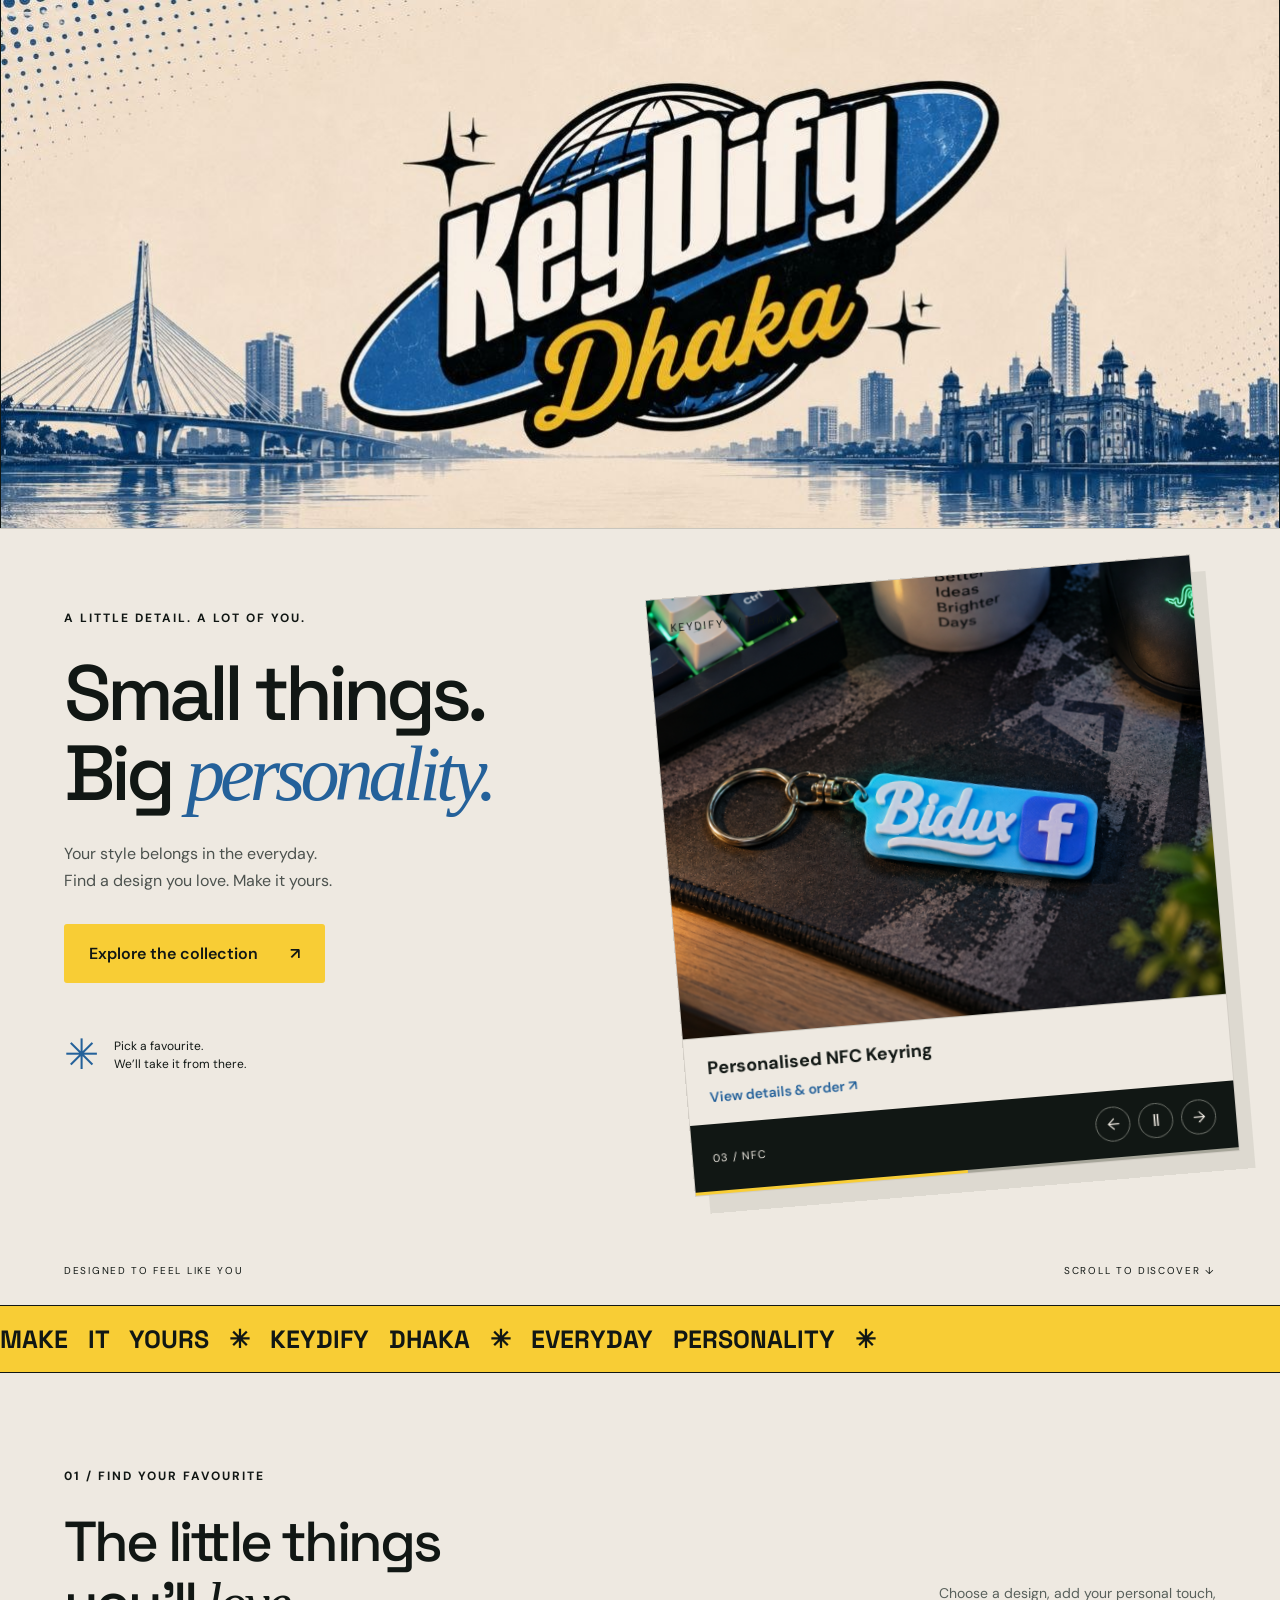
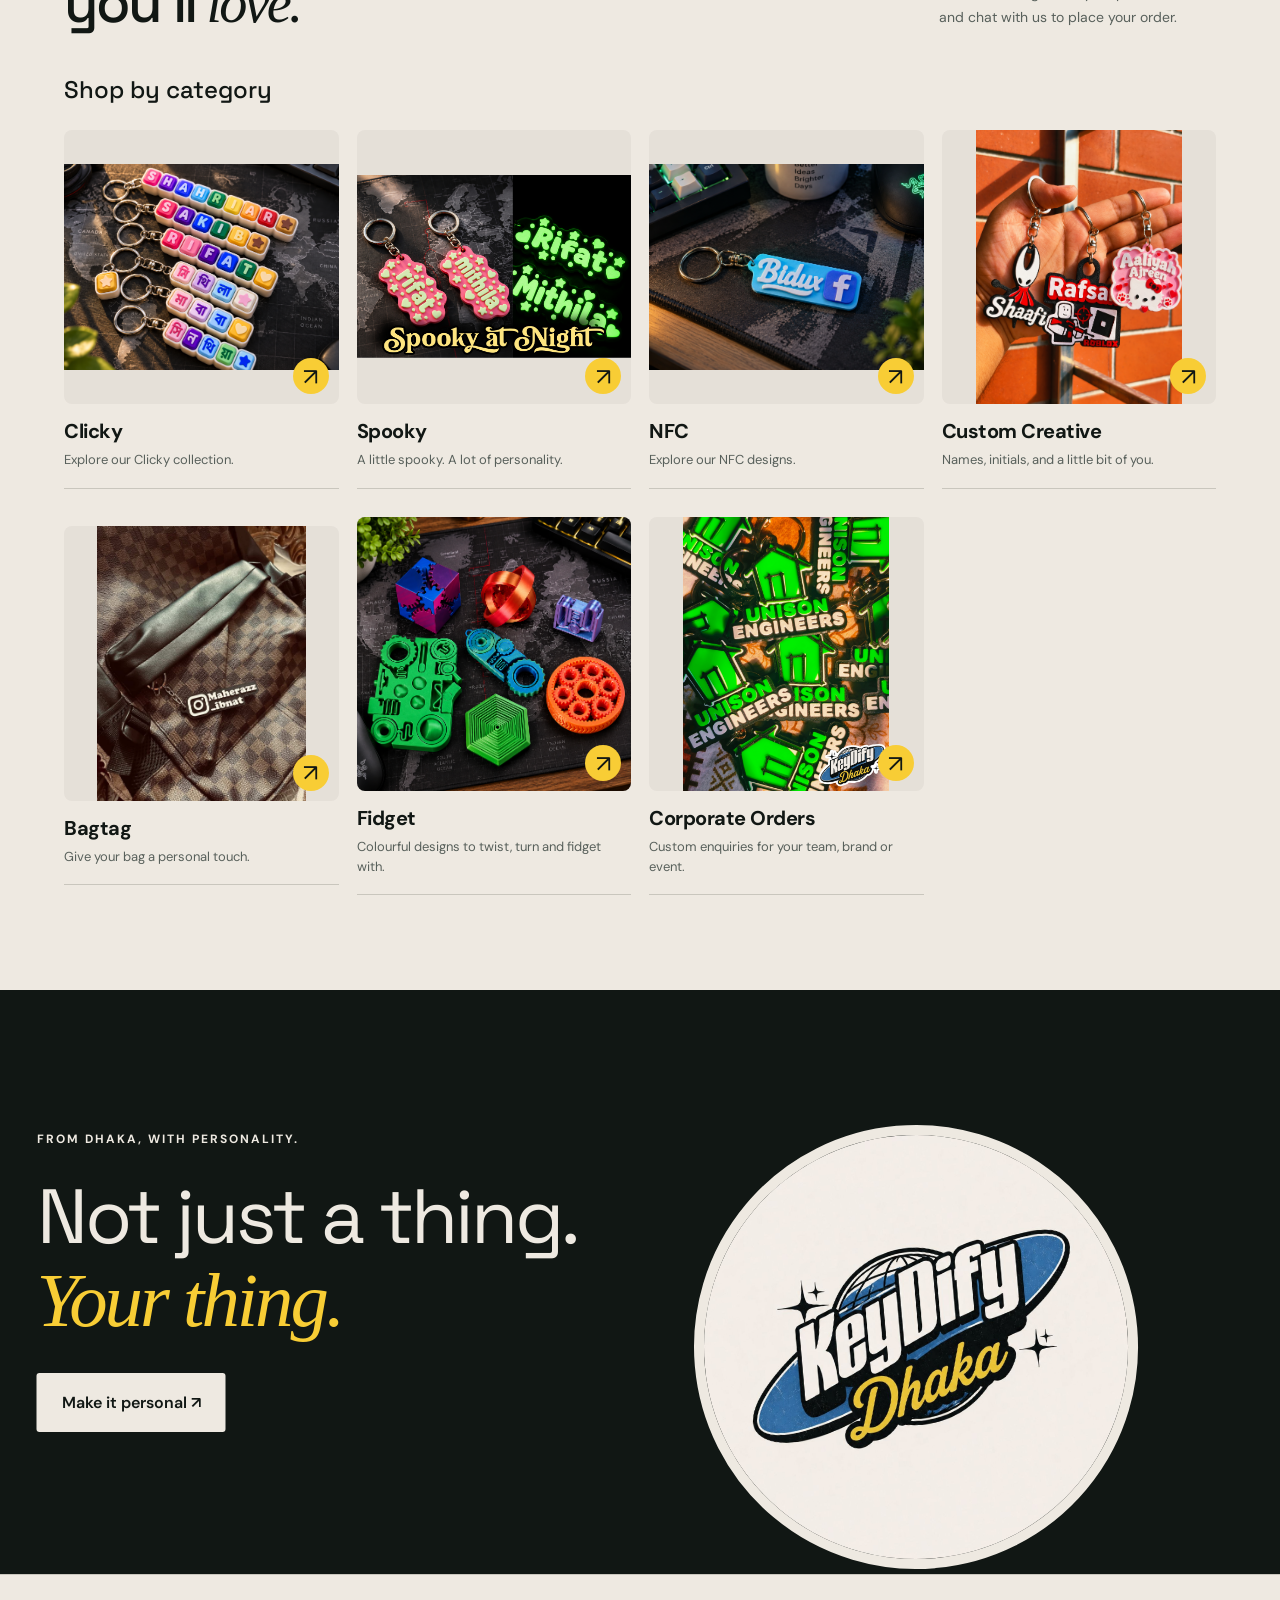
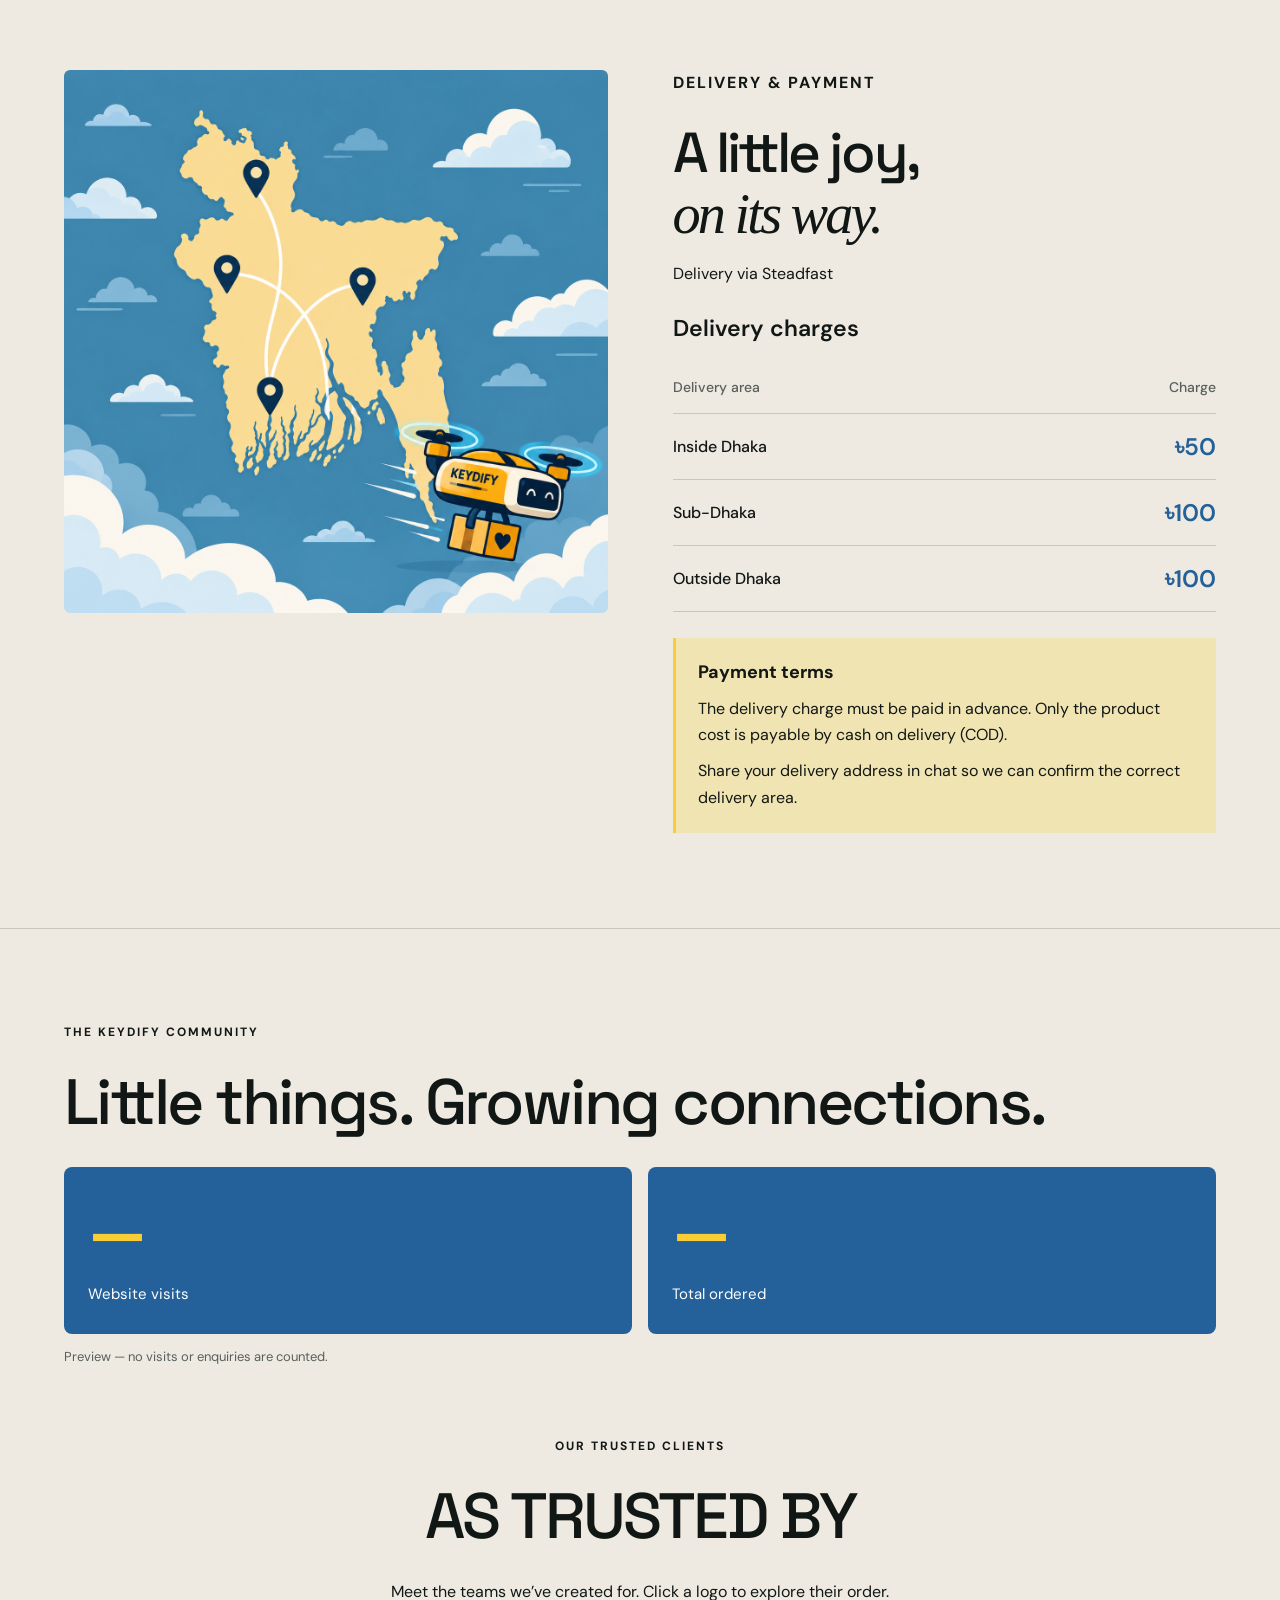
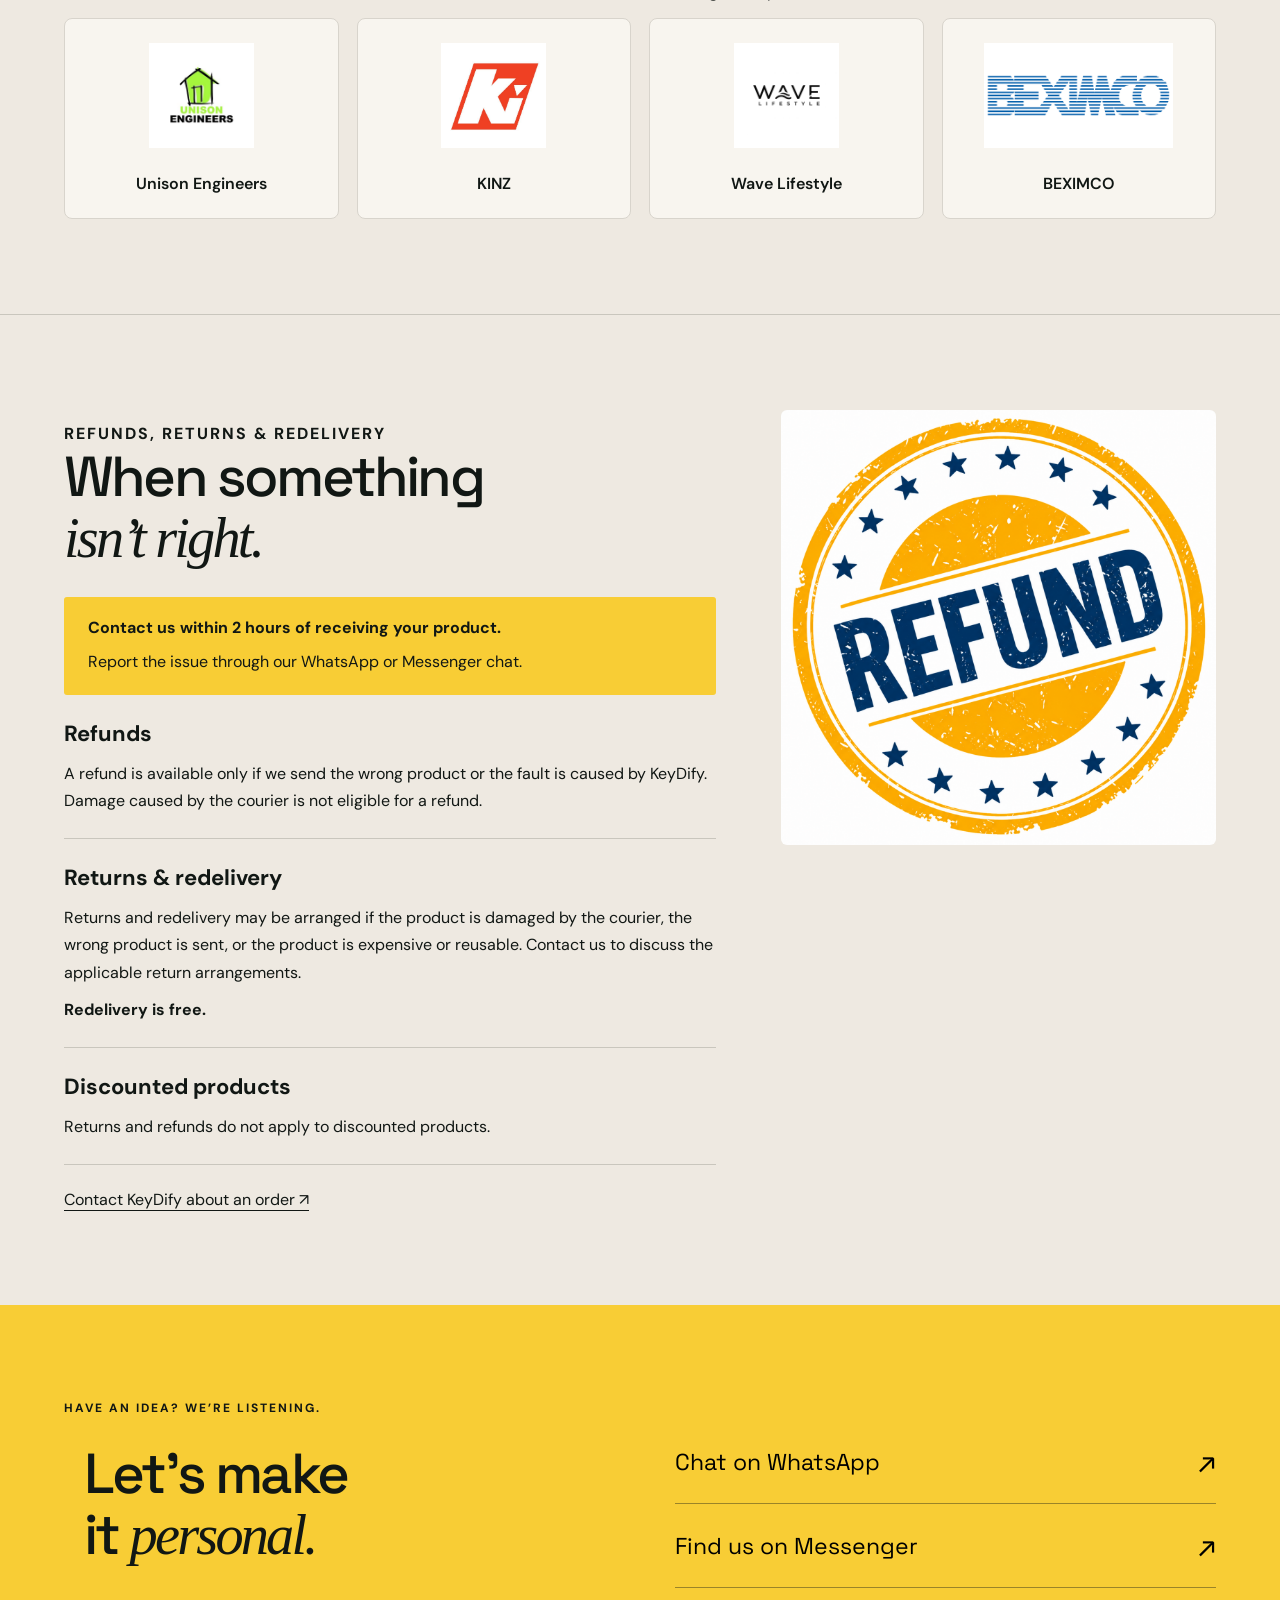
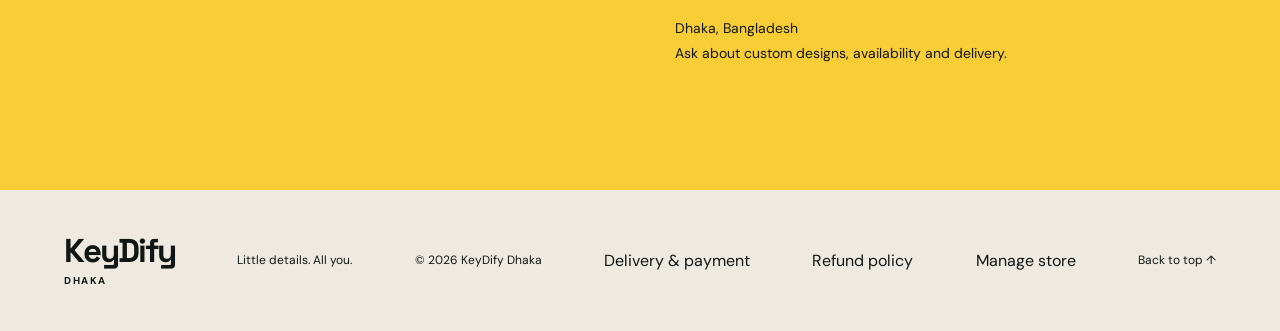
==== index.html @ 45a39148 "Update store content from KeyDify Studio" ====
<!doctype html>
<html lang="en"><head><meta charset="utf-8"><meta name="viewport" content="width=device-width, initial-scale=1"><meta name="theme-color" content="#eee9e1"><meta name="description" content="Explore KeyDify Dhaka. Find your favourite design, personalise it, and order directly with our team on WhatsApp or Messenger."><title>KeyDify Dhaka — Make it yours.</title><link rel="icon" href="keydify-icon.jpeg" type="image/jpeg" sizes="1254x1254"><link rel="apple-touch-icon" href="keydify-icon.jpeg"><link rel="stylesheet" href="styles.css?v=order-grid-20260919"><script src="config.js?v=1790340673662" defer></script><script src="content.js" defer></script><script src="app.js?v=clients-gallery-20260925" defer></script><script src="motion.js" defer></script><script src="cover.js?v=20260916" defer></script><link rel="stylesheet" href="community.css?v=clients-gallery-20260925"><script src="community.js?v=clients-gallery-20260925" defer></script></head>
<body>
<main id="home"><div class="brand-cover" role="region" aria-label="KeyDify cover slideshow"><img src="assets/keydify-cover.jpeg" alt="KeyDify Dhaka cover with a blue city skyline and waterfront" width="1280" height="529" fetchpriority="high"><video id="cover-video" src="assets/cover-video.mp4" muted playsinline preload="metadata" hidden aria-label="KeyDify showcase video"></video><p id="cover-status" role="status" hidden></p></div><section class="hero"><div class="hero-copy"><p class="eyebrow">A LITTLE DETAIL. A LOT OF YOU.</p><h1>Small things.<br>Big <em>personality.</em></h1><p class="intro">Your style belongs in the everyday.<br>Find a design you love. Make it yours.</p><a class="button yellow" href="#collection">Explore the collection <span>↗</span></a><div class="hero-note"><span class="asterisk">✳</span> Pick a favourite.<br>We’ll take it from there.</div></div><div class="hero-art" data-parallax="0.09"><span class="art-index">KEYDIFY® / DHAKA</span><button type="button" class="showcase-product" id="showcase-product"><span class="showcase-media"><img src="assets/keydify-brand.jpeg" alt="KeyDify Dhaka logo in blue, cream, black and yellow"></span><span class="showcase-details"><strong id="showcase-name">Explore the collection</strong><span class="showcase-order">View details &amp; order ↗</span></span></button><div class="slide-caption"><span id="slide-label">01 / THE KEYDIFY WORLD</span><div class="slide-controls"><button id="prev-slide" aria-label="Previous showcase slide">←</button><button id="pause-slide" aria-label="Pause slideshow">Ⅱ</button><button id="next-slide" aria-label="Next showcase slide">→</button></div></div><div class="slide-progress"><span></span></div></div><div class="hero-bottom"><span>DESIGNED TO FEEL LIKE YOU</span><a href="#collection">SCROLL TO DISCOVER ↓</a></div></section>
<div class="ticker" aria-hidden="true"><div class="ticker-track"><span class="ticker-group">MAKE IT YOURS ✳ KEYDIFY DHAKA ✳ EVERYDAY PERSONALITY ✳ </span><span class="ticker-group">MAKE IT YOURS ✳ KEYDIFY DHAKA ✳ EVERYDAY PERSONALITY ✳ </span></div></div>
<section class="collection section" id="collection"><div class="section-heading"><div><p class="eyebrow">01 / FIND YOUR FAVOURITE</p><h2>The little things<br>you’ll <em>love.</em></h2></div><p>Choose a design, add your personal touch,<br>and chat with us to place your order.</p></div><p class="preview-notice" id="preview-notice">Collection preview — sample concepts are shown below. Final designs, photos and availability will be confirmed by KeyDify.</p><div id="categories"><h3 class="category-heading">Shop by category</h3><div class="category-card-grid" id="filters" role="group" aria-label="Choose a product category"></div></div></section>
<section class="brand-break"><div data-parallax="0.05"><p class="eyebrow">FROM DHAKA, WITH PERSONALITY.</p><p class="brand-statement">Not just a thing.<br><em>Your thing.</em></p><a class="button cream" href="#collection">Make it personal ↗</a></div><img src="assets/keydify-brand.jpeg" alt="KeyDify Dhaka brand artwork" loading="lazy" data-parallax="-0.06"></section>
<section class="delivery section" id="delivery"><div class="delivery-art"><img src="assets/delivery-map.png" alt="KeyDify delivery illustration showing Bangladesh and a parcel-carrying drone" loading="lazy" width="1254" height="1254"></div><div class="delivery-content"><p class="eyebrow">DELIVERY &amp; PAYMENT</p><h2>A little joy,<br><em>on its way.</em></h2><p>Delivery via Steadfast</p><table class="delivery-table"><caption>Delivery charges</caption><thead><tr><th scope="col">Delivery area</th><th scope="col">Charge</th></tr></thead><tbody><tr><th scope="row">Inside Dhaka</th><td>৳60</td></tr><tr><th scope="row">Sub-Dhaka</th><td>৳100</td></tr><tr><th scope="row">Outside Dhaka</th><td>৳120</td></tr></tbody></table><div class="delivery-terms"><h3>Payment terms</h3><p>The delivery charge must be paid in advance. Only the product cost is payable by cash on delivery (COD).</p><p>Share your delivery address in chat so we can confirm the correct delivery area.</p></div></div></section>

<section class="community section" id="community"><p class="eyebrow">THE KEYDIFY COMMUNITY</p><h2>Little things. Growing connections.</h2><div class="community-counters"></div><p class="counter-note">Visits count page openings, including repeat visits. Total ordered combines WhatsApp and Messenger button clicks, not confirmed purchases. Tracking starts from this feature’s launch.</p><div class="trusted-clients" id="trusted-clients" hidden><p class="eyebrow">OUR TRUSTED CLIENTS</p><h2>As trusted by</h2><p>Meet the teams we’ve created for. Click a logo to explore their order.</p><div class="client-grid"></div></div></section>
<section class="refund section" id="refund-policy"><div class="refund-content"><p class="eyebrow">REFUNDS, RETURNS &amp; REDELIVERY</p><h2>When something<br><em>isn’t right.</em></h2><div class="refund-deadline"><strong>Contact us within 2 hours of receiving your product.</strong><p>Report the issue through our WhatsApp or Messenger chat.</p></div><div class="policy-block"><h3>Refunds</h3><p>A refund is available only if we send the wrong product or the fault is caused by KeyDify. Damage caused by the courier is not eligible for a refund.</p></div><div class="policy-block"><h3>Returns &amp; redelivery</h3><p>Returns and redelivery may be arranged if the product is damaged by the courier, the wrong product is sent, or the product is expensive or reusable. Contact us to discuss the applicable return arrangements.</p><p><strong>Redelivery is free.</strong></p></div><div class="policy-block"><h3>Discounted products</h3><p id="discount-policy">Returns and refunds do not apply to discounted products.</p></div><a class="policy-contact" href="#contact">Contact KeyDify about an order ↗</a></div><div class="refund-art"><img src="assets/refund-policy.png" alt="Refund stamp in yellow and navy blue" loading="lazy" width="1254" height="1254"></div></section>
<section class="contact section" id="contact"><div><p class="eyebrow">HAVE AN IDEA? WE’RE LISTENING.</p><h2>Let’s make<br>it <em>personal.</em></h2></div><div class="contact-links"><button data-contact="whatsapp">Chat on WhatsApp <span>↗</span></button><button data-contact="messenger">Find us on Messenger <span>↗</span></button><p>Dhaka, Bangladesh<br>Ask about custom designs, availability and delivery.</p><p id="contact-status" role="status"></p></div></section></main>
<footer><a class="wordmark" href="#home">KeyDify<span>DHAKA</span></a><p>Little details. All you.</p><span>© <span id="year"></span> KeyDify Dhaka</span><a href="#delivery">Delivery &amp; payment</a><a href="#refund-policy">Refund policy</a><a href="admin.html">Manage store</a><a href="#home">Back to top ↑</a></footer>
<dialog id="category-dialog" aria-labelledby="category-title"><button id="close-category" class="close-category" aria-label="Close category">×</button><p class="eyebrow">EXPLORE THE COLLECTION</p><h2 id="category-title"></h2><p id="category-description"></p><p id="category-count"></p><div id="category-products" class="product-grid"></div><p id="category-empty" hidden>New designs are coming soon. Contact us to discuss a custom order.</p></dialog>
<dialog id="order-dialog" aria-labelledby="order-title"><button class="close-dialog" aria-label="Close order details">×</button><p class="eyebrow">MAKE IT YOURS</p><h2 id="order-title">Your favourite</h2><div id="order-gallery" aria-label="Product photos"></div><p id="order-description"></p><form id="order-form"><label for="customer-name">Your name<input id="customer-name" name="customerName" type="text" autocomplete="name" maxlength="100" pattern=".*\S.*" title="Please enter your name." placeholder="Your full name" required></label><label>Quantity<input id="quantity" type="number" value="1" min="1" max="999" required></label><label>Your personal touch <span>(optional)</span><textarea id="customisation" maxlength="1000" rows="3" placeholder="Name, colour, a custom idea…"></textarea></label><p class="order-info">Delivery: inside Dhaka ৳60 · sub-Dhaka ৳100 · outside Dhaka ৳120. Delivery is paid in advance; the product cost is payable by cash on delivery. We’ll confirm the final total in chat. This step doesn’t place or pay for an order.</p><div class="order-actions"><button class="button yellow" type="submit" data-channel="whatsapp">Continue on WhatsApp ↗</button><button class="button dark" type="submit" data-channel="messenger">Continue on Messenger ↗</button><button class="copy-button" type="button" id="copy-order">Copy order details</button></div><p id="order-status" role="status"></p></form></dialog></body></html>
---- styles.css ----
@import url('https://fonts.googleapis.com/css2?family=DM+Sans:wght@400;500;600;700&family=Space+Grotesk:wght@400;500;600;700&display=swap');
:root{--cream:#eee9e1;--ink:#111714;--blue:#24619a;--yellow:#f8cd35;--line:#c9c6bd}*{box-sizing:border-box}html{scroll-behavior:smooth;scroll-padding-top:100px}body{margin:0;color:var(--ink);background:var(--cream);font-family:'DM Sans',Arial,sans-serif;font-size:16px}a{color:inherit;text-decoration:none}button,input,textarea{font:inherit}button,a,input,textarea{-webkit-tap-highlight-color:transparent}button{cursor:pointer}button:focus-visible,a:focus-visible,input:focus-visible,textarea:focus-visible{outline:3px solid var(--blue);outline-offset:5px}header{height:100px;display:flex;align-items:center;justify-content:space-between;padding:0 5%;border-bottom:1px solid var(--line);position:relative;z-index:3} .wordmark{font-family:'Space Grotesk',sans-serif;font-size:33px;font-weight:700;letter-spacing:-2px;line-height:1}.wordmark span{display:block;font-family:'DM Sans',sans-serif;font-size:10px;letter-spacing:1.6px;margin-top:8px}nav{display:flex;gap:35px;font-size:14px}nav a:hover{text-decoration:underline;text-underline-offset:6px}.nav-cta{font-size:14px;border-bottom:1px solid;padding:12px 0}.nav-cta span{margin-left:28px;font-size:22px}.hero{min-height:740px;padding:68px 5% 28px;display:grid;grid-template-columns:1.05fr 1fr;gap:30px;position:relative;overflow:hidden}.eyebrow{font-size:12px;font-weight:700;letter-spacing:2px;margin:0 0 28px}.hero h1{font-family:'Space Grotesk',sans-serif;font-size:clamp(48px,6.1vw,92px);font-weight:500;letter-spacing:-5px;line-height:1.02;margin:0 0 28px;position:relative;z-index:1}em{font-family:Georgia,serif;font-weight:400}.hero h1 em{color:var(--blue)}.intro{color:#4c524e;line-height:1.65;margin-bottom:30px}.button{border:0;display:inline-flex;justify-content:center;align-items:center;gap:32px;font-weight:600;padding:19px 25px;border-radius:3px;transition:transform .2s,box-shadow .2s}.button:hover{transform:translateY(-3px);box-shadow:0 5px 0 #11171422}.yellow{background:var(--yellow);color:var(--ink)}.cream{background:var(--cream);color:var(--ink)}.dark{background:var(--ink);color:var(--cream)}.hero-note{display:flex;align-items:center;gap:15px;font-size:12px;line-height:1.5;margin-top:40px}.asterisk{font-size:42px;color:var(--blue)}.hero-art{position:relative;background:#f1ece6;align-self:center;min-width:0;border:1px solid #d3cec6;transform:rotate(-3deg);box-shadow:14px 18px 0 #ddd9d0;will-change:translate}.showcase-media>img,.showcase-media>video{display:block;width:100%;height:440px;object-fit:cover;transition:opacity .25s;clip-path:inset(0);}.art-index{position:absolute;top:22px;left:22px;font-size:11px;letter-spacing:2px;z-index:1}.slide-caption{background:var(--ink);color:var(--cream);padding:16px 20px;display:flex;justify-content:space-between;align-items:center;gap:10px;position:relative;z-index:2}.slide-caption>span{font-size:11px;letter-spacing:1px}.slide-controls{display:flex;gap:8px}.slide-controls button{background:transparent;color:var(--cream);border:1px solid #6d716a;min-width:35px;min-height:35px;border-radius:50%}.slide-controls button:hover{background:var(--blue)}.slide-progress{height:3px;background:#a7a69a}.slide-progress span{display:block;height:100%;background:var(--yellow);width:33.333%;transition:width .3s}.hero-bottom{grid-column:1/-1;display:flex;justify-content:space-between;font-size:10px;letter-spacing:1.7px;margin-top:38px}.ticker{overflow:hidden;background:var(--yellow);padding:17px 0;border-block:1px solid var(--ink)}.ticker span{display:block;white-space:nowrap;font-family:'Space Grotesk',sans-serif;font-weight:700;font-size:25px;word-spacing:14px;animation:none}.section{padding:95px 5%}.section-heading{display:flex;justify-content:space-between;align-items:flex-end;gap:30px;margin-bottom:38px}h2{font-family:'Space Grotesk',sans-serif;font-size:clamp(40px,4.4vw,65px);line-height:1.08;font-weight:500;letter-spacing:-2.8px;margin:0}.section-heading>p{font-size:14px;color:#58605b;line-height:1.7;margin-bottom:4px}.preview-notice{font-size:13px;line-height:1.6;color:#60625a;max-width:750px}.filters{display:flex;flex-wrap:wrap;gap:10px;margin:28px 0}.filters button{padding:11px 20px;border:1px solid #a7aaa0;border-radius:30px;background:transparent;font-size:14px}.filters button[aria-pressed=true]{background:var(--ink);color:var(--cream);border-color:var(--ink)}.product-grid{display:grid;grid-template-columns:repeat(3,1fr);gap:25px}.product-card{min-width:0}.product-image{position:relative;background:#e1e0d9;aspect-ratio:1;overflow:hidden;border:1px solid #d3d0c7}.product-image img{height:100%;width:100%;object-fit:cover;transition:transform .6s}.product-card:hover img{transform:scale(1.06)}.product-image .badge{position:absolute;top:17px;left:17px;background:var(--cream);font-size:10px;letter-spacing:1px;padding:8px 10px}.product-image button{position:absolute;right:16px;bottom:16px;width:48px;height:48px;border-radius:50%;border:0;background:var(--yellow);font-size:25px}.product-meta{display:flex;justify-content:space-between;gap:12px;align-items:start;padding:20px 0;border-bottom:1px solid var(--line)}.product-meta h3{font-size:18px;margin:0 0 6px}.product-meta p{font-size:12px;color:#62675f;margin:0}.product-meta>span{font-size:12px;white-space:nowrap}.category-section{background:var(--blue);color:var(--cream)}.large-star{font-size:100px;line-height:1;color:var(--yellow)}.category-list{margin-top:55px}.category-list button{display:grid;grid-template-columns:65px 1fr 1fr 45px;align-items:center;gap:20px;border:0;border-top:1px solid #ffffff45;width:100%;text-align:left;background:transparent;color:inherit;padding:27px 0}.category-list button:last-child{border-bottom:1px solid #ffffff45}.category-list button:hover{color:var(--yellow)}.category-list .number{font-size:12px}.category-list strong{font-family:'Space Grotesk',sans-serif;font-size:30px;font-weight:500;letter-spacing:-1px}.category-list .description{font-size:14px;line-height:1.5}.category-list .arrow{font-size:35px}.brand-break{min-height:510px;display:grid;grid-template-columns:1.15fr 1fr;align-items:center;overflow:hidden;padding:70px 5%;gap:30px;background:var(--ink);color:var(--cream)}.brand-statement{font-family:'Space Grotesk',sans-serif;font-size:clamp(45px,6vw,85px);line-height:1.08;letter-spacing:-3px;margin:0 0 30px}.brand-statement em{color:var(--yellow)}.brand-break img{width:85%;max-width:480px;transform:rotate(7deg);border:10px solid var(--cream);border-radius:50%}.how h2{margin-bottom:50px}.steps{display:grid;grid-template-columns:repeat(3,1fr);gap:55px}.steps article{border-top:1px solid var(--line);padding-top:23px}.steps article>span{font-size:12px;color:var(--blue)}.steps h3{font-size:20px;font-weight:500;margin:20px 0 12px}.steps p{line-height:1.7;color:#58605b;font-size:14px}.contact{background:var(--yellow);display:grid;grid-template-columns:1fr 1fr;gap:70px}.contact-links{padding-top:20px}.contact-links button{display:flex;width:100%;justify-content:space-between;align-items:center;padding:22px 0;background:transparent;border:0;border-bottom:1px solid #11171466;text-align:left;font-family:'Space Grotesk',sans-serif;font-size:23px;gap:15px}.contact-links button span{font-size:30px}.contact-links p{font-size:14px;line-height:1.8;margin-top:28px}footer{padding:45px 5%;display:flex;justify-content:space-between;align-items:center;gap:30px}footer p,footer>span,footer>a:last-child{font-size:12px}dialog{background:var(--cream);color:var(--ink);border:0;border-radius:8px;padding:40px;width:min(560px,calc(100% - 32px));max-height:90dvh;box-shadow:0 25px 100px #0005}dialog::backdrop{background:#111714aa;backdrop-filter:blur(6px)}dialog h2{font-size:36px;letter-spacing:-1.5px;margin-bottom:15px}dialog>p:not(.eyebrow){font-size:14px;line-height:1.6}.close-dialog{position:absolute;right:12px;top:10px;background:transparent;border:0;font-size:30px;width:40px;height:40px}form label{display:block;font-size:14px;font-weight:600;margin-top:20px}form label>span{font-weight:400;color:#60675d}input,textarea{display:block;width:100%;border:1px solid #a5a89d;background:#f9f5ee;border-radius:3px;margin-top:8px;padding:12px;color:var(--ink)}input{max-width:120px}textarea{resize:vertical}.order-info{font-size:13px;line-height:1.6;margin:22px 0;color:#58605b}.order-actions{display:grid;gap:10px}.copy-button{padding:12px;border:0;background:transparent;text-decoration:underline;text-underline-offset:4px;font-size:14px}#order-status{font-size:14px;line-height:1.5}body.modal-open{overflow:hidden}[hidden]{display:none!important}@media(min-width:1600px){body>header,main>section,footer{padding-left:max(5%,calc((100% - 1450px)/2));padding-right:max(5%,calc((100% - 1450px)/2))}}@media(max-width:900px){header{height:85px}.nav-cta{display:none}.hero{padding-top:45px;min-height:620px}.hero h1{letter-spacing:-3px}.showcase-media>img,.showcase-media>video{height:340px}.hero-note{margin-top:25px}.section{padding-block:65px}.category-list button{grid-template-columns:35px 1fr 40px}.category-list .description{display:none}.steps{gap:25px}.brand-break{min-height:430px}.contact{gap:30px}.contact-links button{font-size:20px}footer p{display:none}}@media(max-width:600px){header{padding-inline:6%;height:85px}.wordmark{font-size:29px}.wordmark span{font-size:8px}nav{gap:17px;font-size:12px}.hero{grid-template-columns:1fr;padding:38px 6% 24px;gap:30px}.eyebrow{font-size:10px;letter-spacing:1.5px;margin-bottom:22px}.hero h1{font-size:59px;letter-spacing:-3px}.intro{font-size:14px;margin-bottom:24px}.hero-note{display:none}.hero-art{margin:8px 8px 0;box-shadow:8px 10px 0 #ddd9d0}.showcase-media>img,.showcase-media>video{height:auto;aspect-ratio:1.1;object-fit:cover}.hero-bottom{margin-top:12px;font-size:8px;gap:20px}.ticker{padding:13px 0}.ticker span{font-size:19px}.section{padding:55px 6%}.section-heading{display:block}.section-heading>p{margin-top:23px}h2{font-size:42px;letter-spacing:-2px}.preview-notice{font-size:12px}.filters{gap:7px}.filters button{padding:10px 13px;font-size:12px}.product-grid{grid-template-columns:1fr;gap:30px}.product-meta h3{font-size:18px}.large-star{display:none}.category-list{margin-top:30px}.category-list strong{font-size:26px}.category-list button{gap:10px;padding:25px 0}.brand-break{grid-template-columns:1fr;padding:55px 6%;gap:50px}.brand-statement{font-size:57px}.brand-break img{width:70%;justify-self:center}.steps{grid-template-columns:1fr;gap:20px}.steps article{padding-top:20px}.steps h3{margin-top:12px}.how h2{margin-bottom:30px}.contact{grid-template-columns:1fr;gap:15px}.contact-links{padding:0}.contact-links button{font-size:21px}footer{padding:32px 6%;flex-wrap:wrap}footer>span{font-size:10px}footer>a:last-child{width:100%;font-size:12px}dialog{padding:35px 23px}dialog h2{font-size:30px}.button{font-size:14px}.slide-caption{padding:12px}.slide-caption>span{font-size:9px}}@media(prefers-reduced-motion:reduce){html{scroll-behavior:auto}*,*::before,*::after{animation:none!important;transition:none!important}[data-parallax]{translate:none!important}}

#customer-name{max-width:none}

.category-heading{font-family:'Space Grotesk',sans-serif;font-size:24px;font-weight:500;margin:40px 0 25px}.category-card-grid{display:grid;grid-template-columns:repeat(3,minmax(0,1fr));gap:36px 28px}.category-card{display:block;min-width:0;padding:0;border:0;background:transparent;color:var(--ink);text-align:left}.category-card-image{display:block;position:relative;aspect-ratio:1;border:1px solid var(--line);overflow:hidden;background:#f1ece6}.category-card-image img{display:block;width:100%;height:100%;object-fit:cover;transition:transform .4s}.category-card:hover img{transform:scale(1.04)}.category-card-badge{position:absolute;left:7%;top:7%;padding:10px 12px;background:var(--cream);font-size:12px;letter-spacing:1px}.category-card-arrow{position:absolute;right:7%;bottom:7%;display:grid;place-items:center;width:64px;height:64px;background:var(--yellow);color:var(--ink);border-radius:50%;font-size:38px}.category-card-details{display:block;border-bottom:1px solid var(--line);padding:22px 0 25px}.category-card-details strong{display:block;font-size:25px;line-height:1.3;letter-spacing:-.5px}.category-card-details>span{display:block;font-size:16px;line-height:1.5;color:#58605b;margin-top:9px}.category-card[aria-pressed=true] .category-card-image{outline:3px solid var(--blue);outline-offset:-3px}.category-card[aria-pressed=true] .category-card-arrow{background:var(--blue);color:white}.collection-toolbar{scroll-margin-top:35px;margin-top:65px;padding-top:28px;border-top:1px solid var(--line);display:flex;justify-content:space-between;align-items:center;gap:24px;margin-bottom:25px}.collection-toolbar h3{font-size:26px;margin:0 0 8px}.collection-toolbar p{font-size:14px;margin:0;color:#58605b}.collection-toolbar label{display:flex;align-items:center;gap:12px;font-size:14px}.collection-toolbar select{max-width:100%;font:inherit;padding:13px 32px 13px 13px;border:1px solid #a5a89d;border-radius:3px;color:var(--ink);background:var(--cream)}.collection-toolbar select:focus-visible{outline:3px solid var(--blue);outline-offset:3px}#show-all{border:0;background:transparent;padding:10px 0;font-size:14px;text-decoration:underline;text-underline-offset:4px}#empty-state{padding:28px 0;font-size:16px}@media(max-width:900px){.category-card-grid{grid-template-columns:repeat(2,minmax(0,1fr))}}@media(max-width:600px){.category-card-grid{grid-template-columns:1fr;gap:28px}.collection-toolbar{align-items:start;flex-direction:column;margin-top:45px}.collection-toolbar label{width:100%}.collection-toolbar select{flex:1;min-width:0}.category-card-details strong{font-size:24px}}
/* Scroll-driven transforms are independent of the entrance animations. */
.scroll-progress{position:fixed;z-index:20;top:0;left:0;width:100%;height:4px;background:var(--blue);transform:scaleX(0);transform-origin:left;pointer-events:none;display:none}.scroll-motion .scroll-progress{display:block}.scroll-motion .hero-copy{translate:0 var(--hero-copy-y,0px)}.scroll-motion .hero-art{translate:0 var(--hero-art-y,0px);transform:rotate(var(--hero-turn,-3deg)) scale(var(--hero-zoom,1))}.scroll-motion .category-card-image img,.scroll-motion .product-image img{translate:0 var(--photo-y,0px);scale:1.12}.scroll-motion .brand-break>img{translate:0 var(--brand-y,0px);transform:rotate(var(--brand-turn,7deg)) scale(var(--brand-zoom,1))}.scroll-motion .brand-break>div{translate:var(--brand-copy-x,0px) 0}.scroll-motion .contact{overflow:hidden}.scroll-motion .contact h2{translate:var(--contact-heading-x,0px) 0}@media(prefers-reduced-motion:reduce){.scroll-progress{display:none!important}.hero-copy,.hero-art,.brand-break>img,.brand-break>div,.contact h2,.category-card-image img,.product-image img{translate:none!important;scale:1!important}}

/* Two equal copies create an uninterrupted loop, independent of page scroll. */
.ticker-track{display:flex;width:max-content;animation:ticker-loop 24s linear infinite;will-change:transform}.ticker .ticker-group{flex:none;min-width:100vw;white-space:pre;padding-right:24px;animation:none}@keyframes ticker-loop{from{transform:translateX(0)}to{transform:translateX(-50%)}}@media(prefers-reduced-motion:reduce){.ticker-track{animation:none;transform:none;will-change:auto}}

.showcase-product{display:block;width:100%;padding:0;border:0;background:#f1ece6;text-align:left;color:var(--ink)}.showcase-media{display:block;overflow:hidden}.showcase-details{display:grid;grid-template-columns:1fr auto;gap:8px 16px;padding:18px 22px;border-top:1px solid var(--line);background:var(--cream)}.showcase-details strong{font-size:18px}.showcase-details>span{font-size:14px}.showcase-order{grid-column:1/-1;color:var(--blue);font-weight:600}.showcase-product:hover .showcase-order{text-decoration:underline;text-underline-offset:4px}.art-index{pointer-events:none}.order-price{font-weight:700}@media(max-width:600px){.showcase-details{padding:15px}.showcase-details strong{font-size:16px}}

/* Supplied brand assets: frame the logo's transparent canvas in the navigation. */
.header-logo{display:block;position:relative;flex:none;width:176px;height:90px;overflow:hidden}.header-logo img{position:absolute;display:block;width:176px;height:176px;max-width:none;top:50%;left:0;transform:translateY(-50%);object-fit:contain}.brand-cover{width:100%;overflow:hidden;border-bottom:1px solid var(--line);background:#eee1c9}.brand-cover img{display:block;width:100%;height:auto;aspect-ratio:1280/529;object-fit:contain}@media(max-width:600px){.header-logo{width:132px;height:75px}.header-logo img{width:132px;height:132px}header{gap:12px}header nav{gap:12px}}@media(max-width:360px){.header-logo{width:108px}.header-logo img{width:108px;height:108px}header nav{gap:9px}}

.product-image-button{display:block;width:100%;padding:0;text-align:left;color:var(--ink)}.product-order-arrow{position:absolute;right:16px;bottom:16px;width:48px;height:48px;display:grid;place-items:center;border-radius:50%;background:var(--yellow);font-size:25px}#category-dialog{width:min(1100px,calc(100% - 32px));padding:40px;max-height:90dvh}#category-dialog h2{font-size:40px}#category-count{margin-bottom:25px;color:#58605b}.close-category{position:absolute;right:12px;top:10px;width:40px;height:40px;background:transparent;border:0;font-size:30px}#category-dialog .product-image{aspect-ratio:1}#category-dialog .product-image img{object-fit:contain;background:#e5e0d8}#category-dialog .product-meta{flex-wrap:wrap}#category-dialog .product-grid{grid-template-columns:repeat(3,minmax(0,1fr))}@media(max-width:750px){#category-dialog{padding:35px 20px}#category-dialog .product-grid{grid-template-columns:repeat(2,minmax(0,1fr))}}@media(max-width:480px){#category-dialog .product-grid{grid-template-columns:1fr}}

.brand-cover{position:relative;aspect-ratio:1280/529;background:#111714}.brand-cover>img,.brand-cover>video{display:block;width:100%;height:100%;aspect-ratio:auto;object-fit:contain}.cover-controls{position:absolute;right:18px;bottom:16px;display:flex;align-items:center;gap:12px;padding:8px 12px;background:#111714dd;color:#fff;border-radius:30px;font-size:14px}.cover-controls button{background:transparent;border:1px solid #ffffff80;border-radius:50%;color:white;width:36px;height:36px}.cover-controls button:focus-visible{outline:3px solid var(--yellow)}#cover-status{position:absolute;left:15px;top:15px;background:#111714dd;color:white;padding:10px;font-size:14px}@media(max-width:600px){.cover-controls{right:8px;bottom:8px;gap:8px;padding:5px 8px;font-size:12px}.cover-controls button{width:30px;height:30px}}
/* Fill the cover frame without side letterboxing. */
.brand-cover>video{object-fit:cover;object-position:center}

.delivery{display:grid;grid-template-columns:minmax(0,1fr) minmax(0,1fr);gap:65px;align-items:center;border-top:1px solid var(--line)}.delivery-art img{display:block;width:100%;height:auto;border-radius:6px}.delivery-content>p{font-size:16px;line-height:1.6}.delivery-table{width:100%;border-collapse:collapse;margin-top:26px;text-align:left}.delivery-table caption{text-align:left;font-size:23px;font-weight:600;margin-bottom:18px}.delivery-table th,.delivery-table td{padding:17px 0;border-bottom:1px solid var(--line);font-size:16px}.delivery-table thead th{font-size:14px;color:#58605b;font-weight:500}.delivery-table tbody th{font-weight:500}.delivery-table td,.delivery-table th:last-child{text-align:right}.delivery-table td{font-size:24px;font-weight:600;color:var(--blue)}.delivery-terms{margin-top:26px;padding:22px;background:#f7d95755;border-left:3px solid var(--yellow)}.delivery-terms h3{font-size:18px;margin:0 0 12px}.delivery-terms p{font-size:16px;line-height:1.65;margin:10px 0 0}@media(max-width:800px){.delivery{gap:30px}}@media(max-width:600px){.delivery{grid-template-columns:1fr}.delivery-art{order:2}.delivery-content{order:1}}

.delivery{align-items:start}.delivery-art{align-self:start}.refund{display:grid;grid-template-columns:minmax(0,1.2fr) minmax(0,.8fr);gap:65px;align-items:start;border-top:1px solid var(--line)}.refund-art img{display:block;width:100%;height:auto;border-radius:6px}.refund-content h2{margin-bottom:28px}.refund-deadline{background:var(--yellow);padding:20px 24px;border-radius:3px}.refund p{font-size:16px;line-height:1.7;margin:10px 0 0}.policy-block{padding:24px 0;border-bottom:1px solid var(--line)}.policy-block h3{font-size:22px;margin:0 0 12px}.policy-contact{display:inline-block;margin-top:24px;font-size:16px;text-decoration:underline;text-underline-offset:5px}footer{flex-wrap:wrap}@media(max-width:800px){.refund{gap:30px}}@media(max-width:600px){.refund{grid-template-columns:1fr}.refund-art{max-width:320px;justify-self:center}}

#order-gallery{display:flex;gap:12px;overflow-x:auto;scroll-snap-type:x mandatory;margin:20px 0}#order-gallery img{width:100%;max-height:340px;object-fit:contain;flex:0 0 100%;scroll-snap-align:start;background:#eae6de;border-radius:6px}

.hero-art[hidden]{display:none}

/* Collection gallery: consistent tiles, including on phones. */
.category-card-grid,.collection .product-grid,#category-dialog .product-grid{grid-template-columns:repeat(4,minmax(0,1fr));gap:28px 18px}
.category-card-image,.collection .product-image,#category-dialog .product-image{aspect-ratio:1;background:#e5e0d8;border-radius:8px;border:0}
.category-card-image img,.collection .product-image img,#category-dialog .product-image img{display:block;object-fit:contain;translate:none!important;scale:1!important;transform:none}
.category-card-badge,.collection .product-image .badge,#category-dialog .product-image .badge{display:none}
.category-card-arrow,.product-order-arrow{width:36px;height:36px;font-size:24px;right:10px;bottom:10px}
.category-card-details{padding:14px 0 18px}.category-card-details strong{font-size:20px}.category-card-details>span{font-size:13px;margin-top:6px}
.collection .product-meta,#category-dialog .product-meta{display:block;padding:14px 0 18px}.product-meta h3{font-size:17px;line-height:1.35}.product-meta>span{display:block;margin-top:10px;font-size:14px;font-weight:600}
@media(max-width:1100px){.category-card-grid,.collection .product-grid,#category-dialog .product-grid{grid-template-columns:repeat(3,minmax(0,1fr))}}
@media(max-width:700px){.category-card-grid,.collection .product-grid,#category-dialog .product-grid{grid-template-columns:repeat(2,minmax(0,1fr));gap:22px 12px}.category-card-details strong{font-size:17px}.category-card-details>span{font-size:12px}.product-meta h3{font-size:15px}.category-card-arrow,.product-order-arrow{width:30px;height:30px;font-size:21px;right:8px;bottom:8px}#category-dialog{padding:36px 16px}.product-meta>span{font-size:13px}}

/* Four-column design picker inside the order popup. */
#order-dialog{width:min(1120px,calc(100% - 24px))}
#order-gallery{display:grid;grid-template-columns:repeat(4,minmax(0,1fr));gap:14px;overflow:visible;scroll-snap-type:none}
#order-gallery .order-gallery-tile{min-width:0;padding:6px;border:2px solid transparent;border-radius:8px;background:#e5e0d8;color:var(--ink);text-align:left}
#order-gallery .order-gallery-tile[aria-pressed=true]{border-color:var(--blue);background:#dbe7ee}
#order-gallery img{display:block;width:100%;height:auto;aspect-ratio:1;max-height:none;object-fit:contain;border-radius:4px}
.order-gallery-tile span{display:block;font-size:12px;line-height:1.4;padding:8px 2px}
#order-dialog #order-form{max-width:640px}
@media(max-width:600px){#order-dialog{padding:38px 14px 24px}#order-gallery{gap:6px}.order-gallery-tile span{font-size:10px;overflow-wrap:anywhere}#order-gallery .order-gallery-tile{padding:3px}#order-dialog h2{font-size:28px}}
---- community.css ----
.community{border-top:1px solid #c9c6bd}.community h2{font-size:clamp(32px,5vw,64px);margin:12px 0 30px;letter-spacing:-.04em}.counter-grid{display:grid;grid-template-columns:repeat(2,minmax(0,1fr));gap:16px}.counter-grid>div{padding:30px 24px;background:#24619a;color:#fff;border-radius:8px}.counter-grid strong{display:block;color:#f8cd35;font-size:clamp(36px,5vw,72px);font-variant-numeric:tabular-nums;line-height:1.2}.counter-grid span{display:block;font-size:15px;margin-top:10px}.counter-note{font-size:13px;color:#58605b;line-height:1.6}.trusted-clients{margin-top:70px}.trusted-clients[hidden]{display:none}.client-grid{display:grid;grid-template-columns:repeat(4,minmax(0,1fr));gap:18px}.client-grid .client-card{margin:0;padding:24px 20px;background:#f8f5ef;border:1px solid #d8d4cc;border-radius:8px;text-align:center}.client-grid img{width:100%;height:105px;object-fit:contain}.client-grid .client-card span{margin-top:20px;font-weight:600;font-size:16px}.analytics-note{line-height:1.7;max-width:680px}@media(max-width:650px){.counter-grid{grid-template-columns:1fr}.counter-grid>div{display:flex;align-items:center;justify-content:space-between;gap:14px;padding:22px}.counter-grid span{margin:0}.client-grid{grid-template-columns:repeat(2,minmax(0,1fr))}.client-grid .client-card{padding:18px 12px}.client-grid img{height:80px}}

.trusted-clients{text-align:center;scroll-margin-top:30px}.trusted-clients h2{text-transform:uppercase}.client-grid .client-card{font:inherit;color:inherit;cursor:pointer;transition:transform .2s,border-color .2s}.client-grid .client-card:hover{transform:translateY(-4px);border-color:#24619a}.client-card:focus-visible{outline:3px solid #24619a;outline-offset:4px}.client-card span{display:block}.client-dialog{box-sizing:border-box;width:min(1000px,92vw);max-height:90dvh;padding:40px;border:0;border-radius:16px;background:#eee9e1;color:#101914;overflow:auto}.client-dialog::backdrop{background:rgb(10 20 16 / .8)}.client-close{position:sticky;top:0;float:right;width:44px;height:44px;border:0;border-radius:50%;background:#fff;font-size:30px;cursor:pointer}.client-dialog-logo{width:120px;height:120px;object-fit:contain;border-radius:8px}.client-dialog h2{font-size:clamp(28px,5vw,48px);margin:20px 0}.client-description{line-height:1.7;white-space:pre-line;max-width:750px}.client-purchase-gallery{display:grid;grid-template-columns:repeat(2,minmax(0,1fr));gap:20px}.client-purchase-gallery img{width:100%;max-height:650px;object-fit:contain;background:#e4e0d7;border-radius:8px}@media(max-width:600px){.client-dialog{padding:22px}.client-purchase-gallery{grid-template-columns:1fr}}
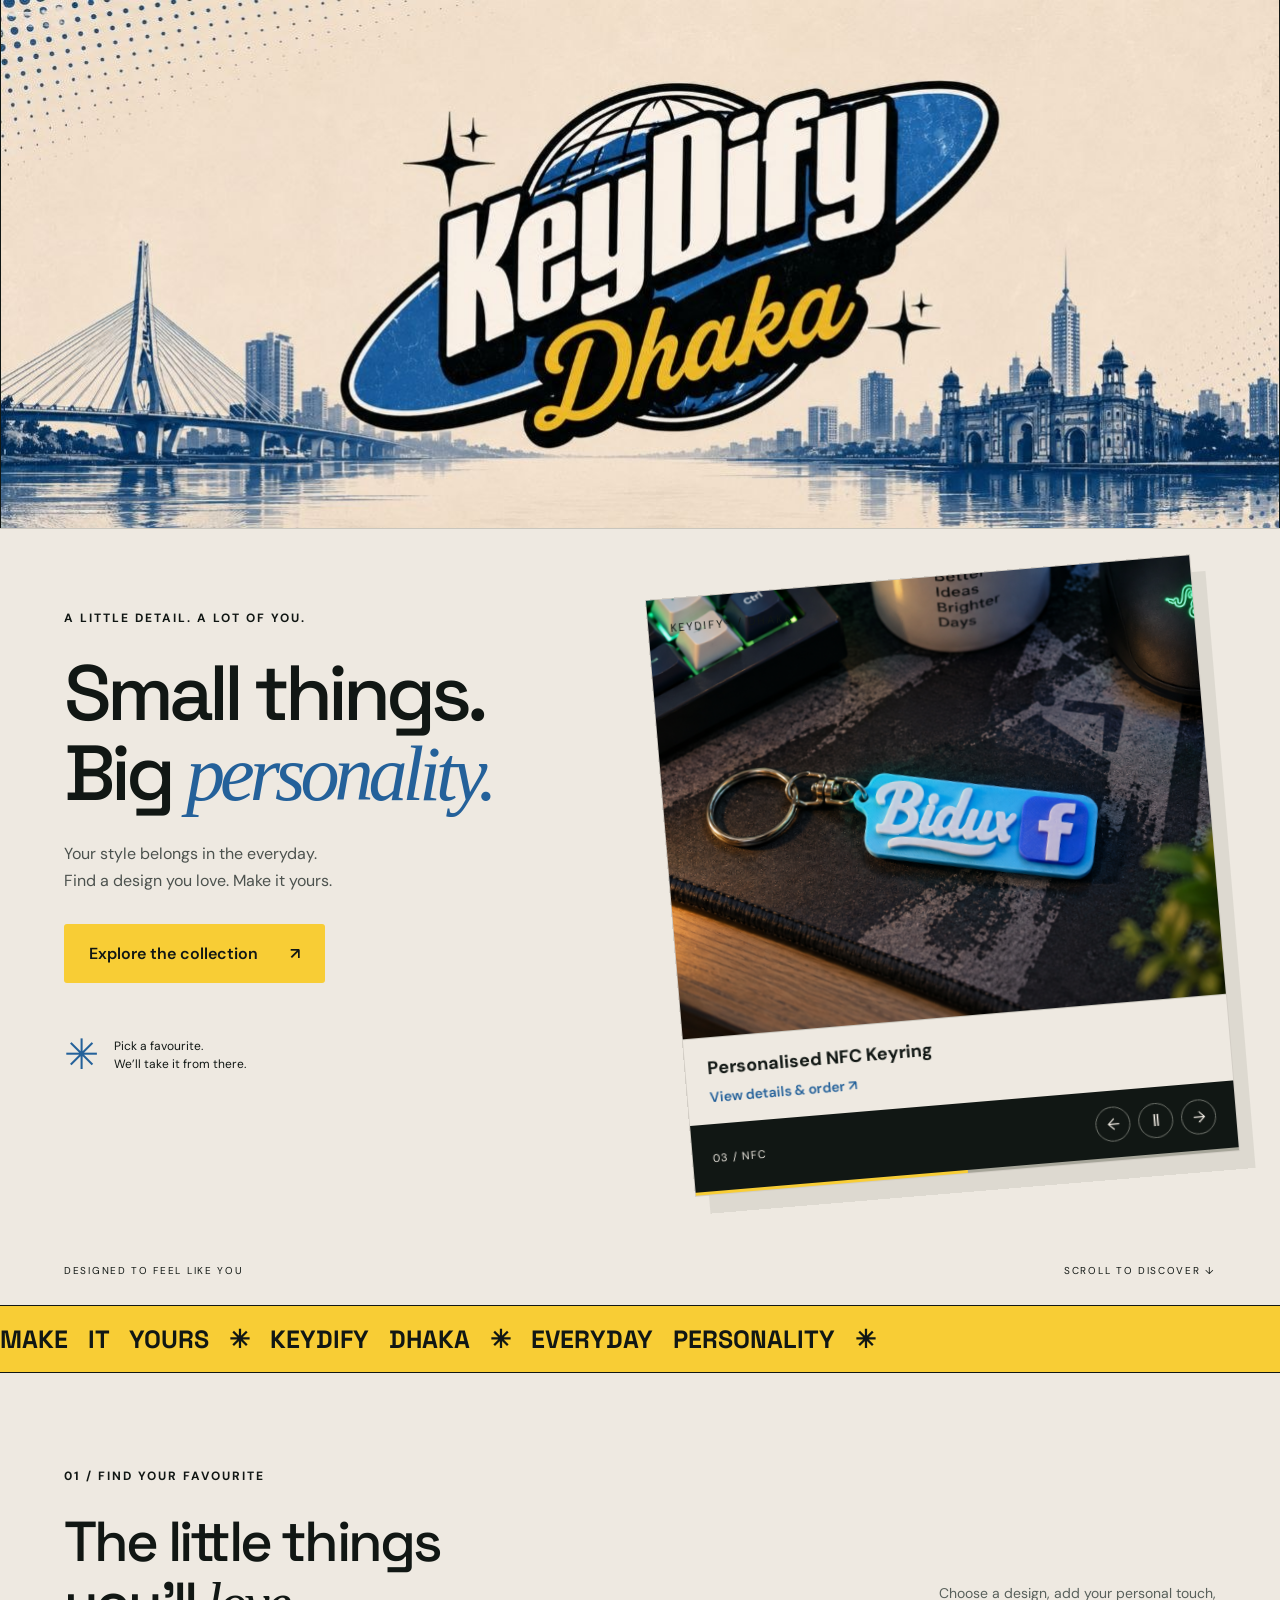
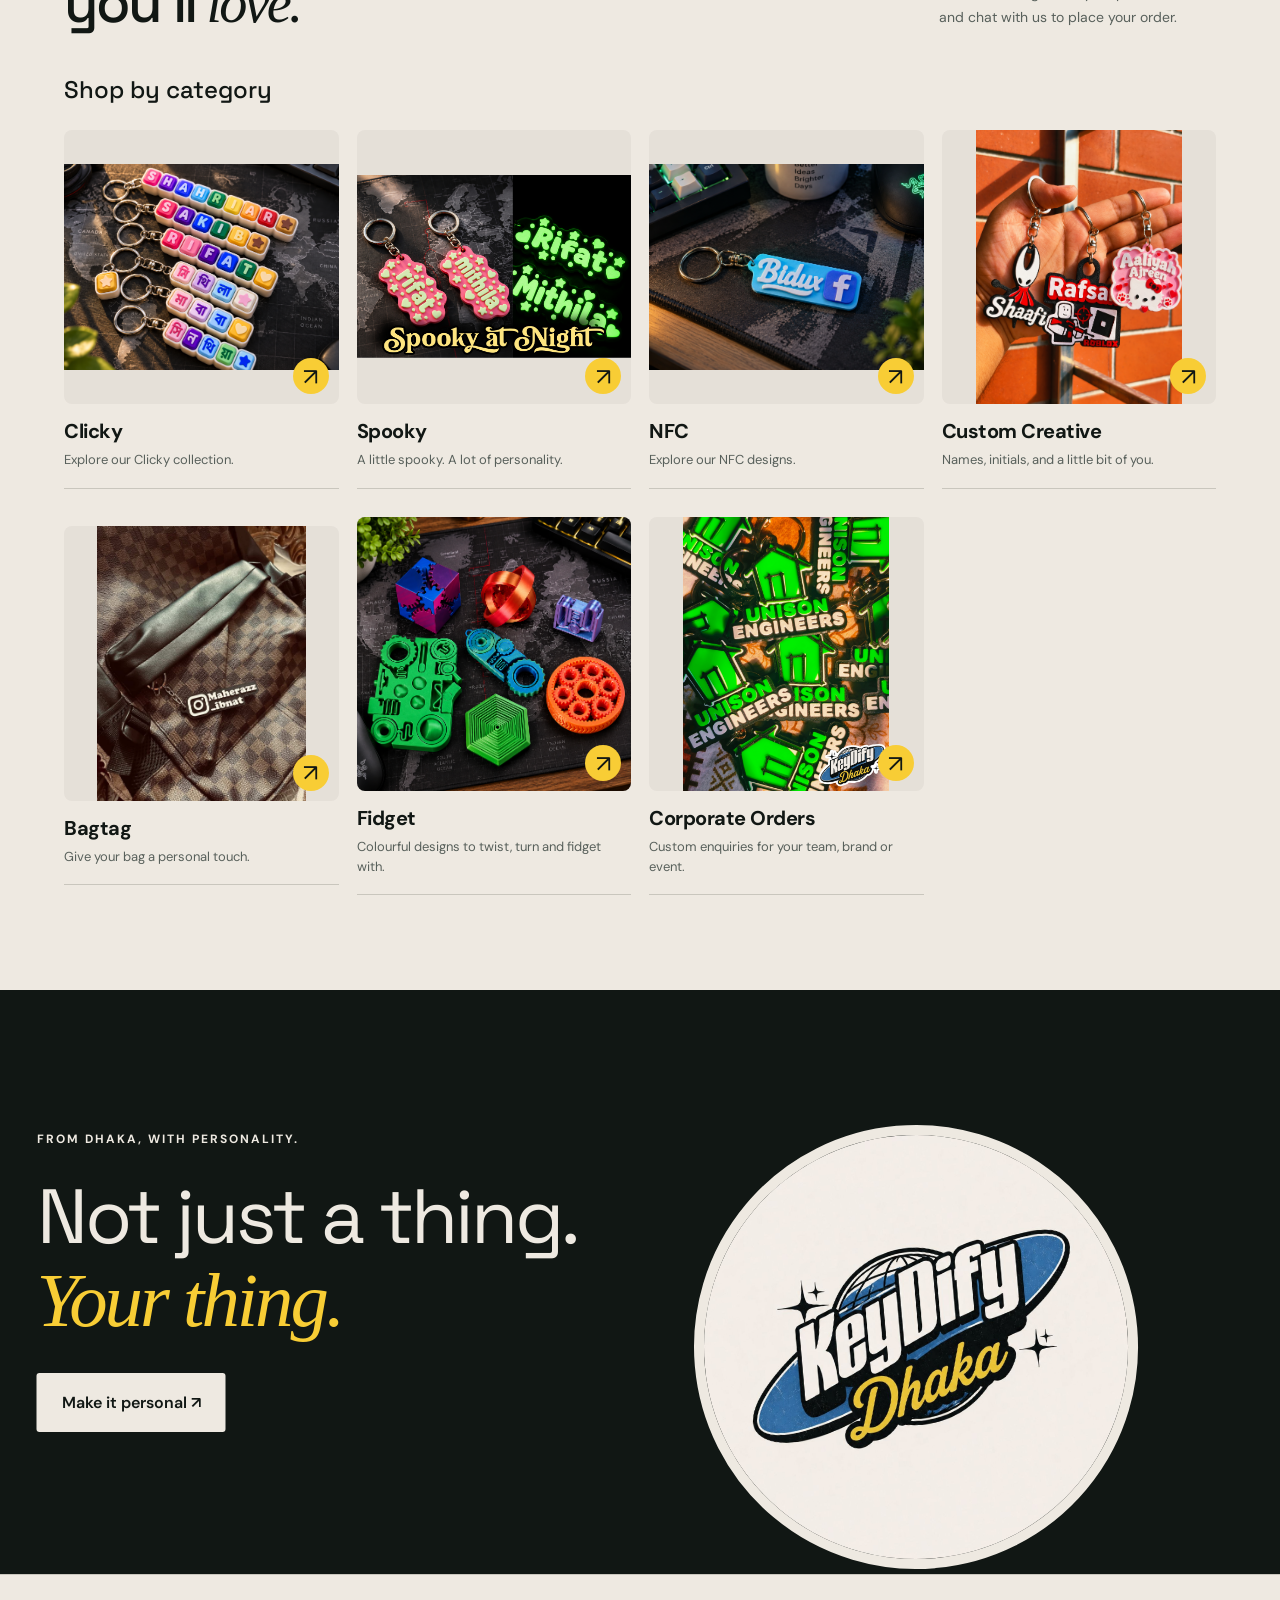
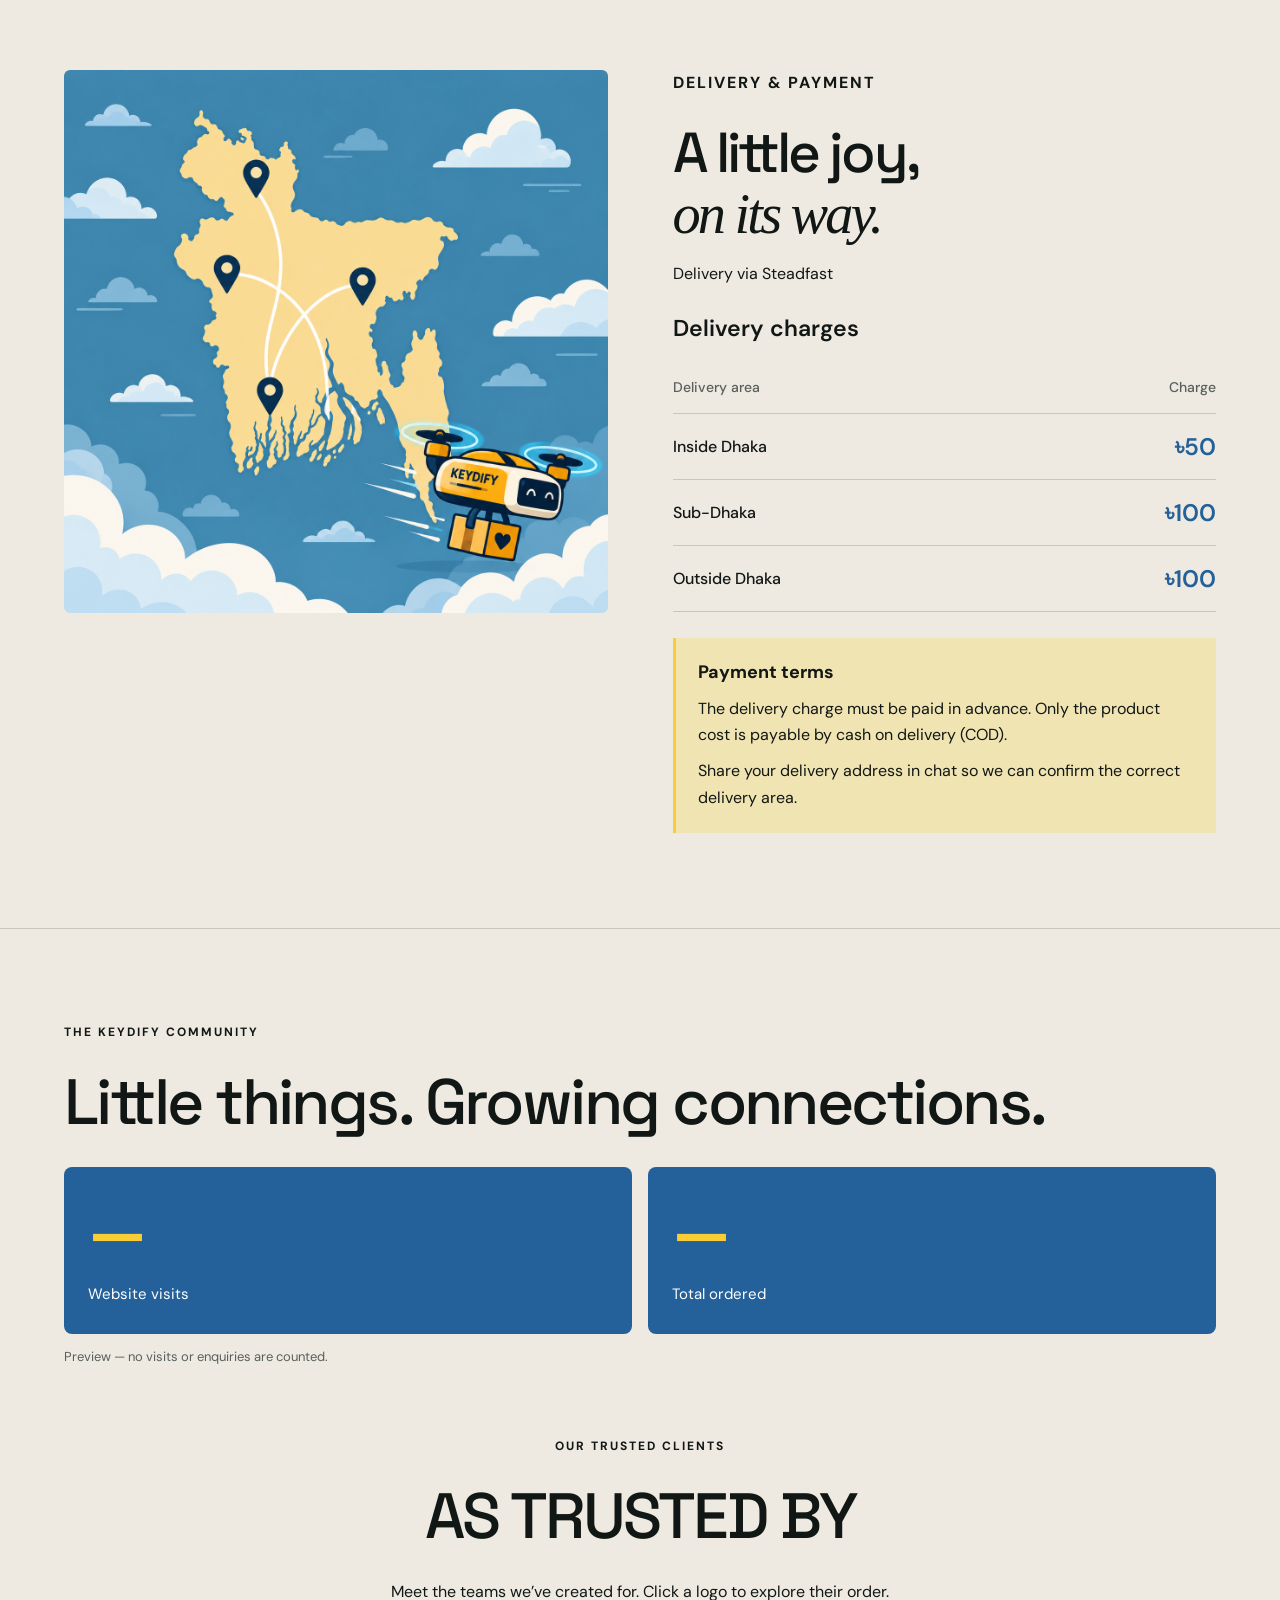
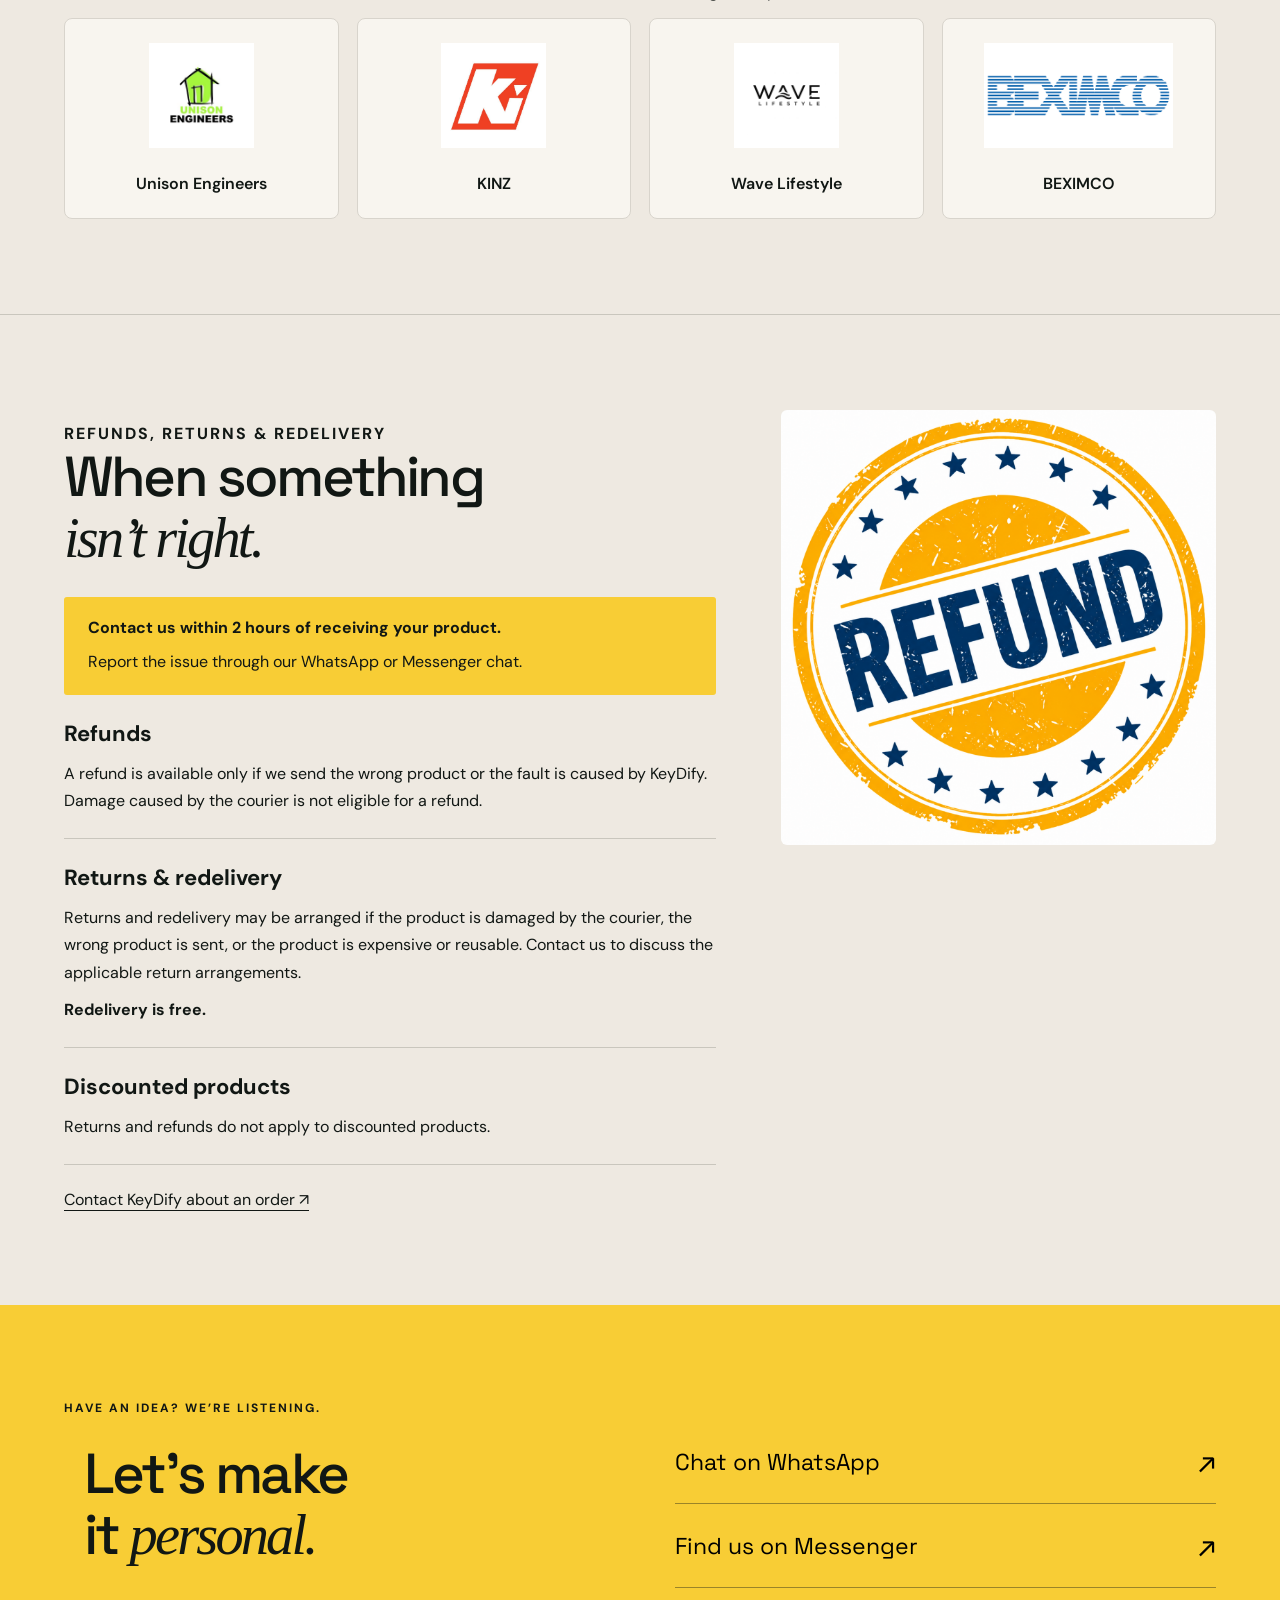
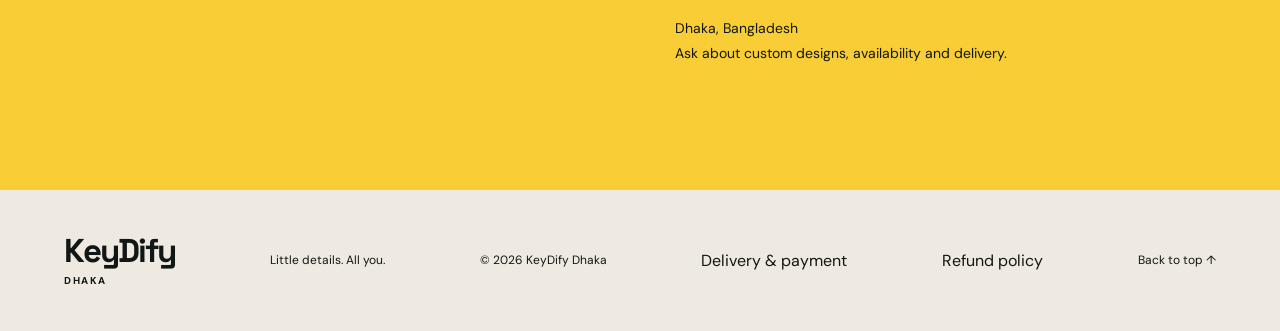
==== commit b6827b06: "Remove public Manage store link" ====
--- a/index.html
+++ b/index.html
@@ -10,6 +10,6 @@
 <section class="community section" id="community"><p class="eyebrow">THE KEYDIFY COMMUNITY</p><h2>Little things. Growing connections.</h2><div class="community-counters"></div><p class="counter-note">Visits count page openings, including repeat visits. Total ordered combines WhatsApp and Messenger button clicks, not confirmed purchases. Tracking starts from this feature’s launch.</p><div class="trusted-clients" id="trusted-clients" hidden><p class="eyebrow">OUR TRUSTED CLIENTS</p><h2>As trusted by</h2><p>Meet the teams we’ve created for. Click a logo to explore their order.</p><div class="client-grid"></div></div></section>
 <section class="refund section" id="refund-policy"><div class="refund-content"><p class="eyebrow">REFUNDS, RETURNS &amp; REDELIVERY</p><h2>When something<br><em>isn’t right.</em></h2><div class="refund-deadline"><strong>Contact us within 2 hours of receiving your product.</strong><p>Report the issue through our WhatsApp or Messenger chat.</p></div><div class="policy-block"><h3>Refunds</h3><p>A refund is available only if we send the wrong product or the fault is caused by KeyDify. Damage caused by the courier is not eligible for a refund.</p></div><div class="policy-block"><h3>Returns &amp; redelivery</h3><p>Returns and redelivery may be arranged if the product is damaged by the courier, the wrong product is sent, or the product is expensive or reusable. Contact us to discuss the applicable return arrangements.</p><p><strong>Redelivery is free.</strong></p></div><div class="policy-block"><h3>Discounted products</h3><p id="discount-policy">Returns and refunds do not apply to discounted products.</p></div><a class="policy-contact" href="#contact">Contact KeyDify about an order ↗</a></div><div class="refund-art"><img src="assets/refund-policy.png" alt="Refund stamp in yellow and navy blue" loading="lazy" width="1254" height="1254"></div></section>
 <section class="contact section" id="contact"><div><p class="eyebrow">HAVE AN IDEA? WE’RE LISTENING.</p><h2>Let’s make<br>it <em>personal.</em></h2></div><div class="contact-links"><button data-contact="whatsapp">Chat on WhatsApp <span>↗</span></button><button data-contact="messenger">Find us on Messenger <span>↗</span></button><p>Dhaka, Bangladesh<br>Ask about custom designs, availability and delivery.</p><p id="contact-status" role="status"></p></div></section></main>
-<footer><a class="wordmark" href="#home">KeyDify<span>DHAKA</span></a><p>Little details. All you.</p><span>© <span id="year"></span> KeyDify Dhaka</span><a href="#delivery">Delivery &amp; payment</a><a href="#refund-policy">Refund policy</a><a href="admin.html">Manage store</a><a href="#home">Back to top ↑</a></footer>
+<footer><a class="wordmark" href="#home">KeyDify<span>DHAKA</span></a><p>Little details. All you.</p><span>© <span id="year"></span> KeyDify Dhaka</span><a href="#delivery">Delivery &amp; payment</a><a href="#refund-policy">Refund policy</a><a href="#home">Back to top ↑</a></footer>
 <dialog id="category-dialog" aria-labelledby="category-title"><button id="close-category" class="close-category" aria-label="Close category">×</button><p class="eyebrow">EXPLORE THE COLLECTION</p><h2 id="category-title"></h2><p id="category-description"></p><p id="category-count"></p><div id="category-products" class="product-grid"></div><p id="category-empty" hidden>New designs are coming soon. Contact us to discuss a custom order.</p></dialog>
 <dialog id="order-dialog" aria-labelledby="order-title"><button class="close-dialog" aria-label="Close order details">×</button><p class="eyebrow">MAKE IT YOURS</p><h2 id="order-title">Your favourite</h2><div id="order-gallery" aria-label="Product photos"></div><p id="order-description"></p><form id="order-form"><label for="customer-name">Your name<input id="customer-name" name="customerName" type="text" autocomplete="name" maxlength="100" pattern=".*\S.*" title="Please enter your name." placeholder="Your full name" required></label><label>Quantity<input id="quantity" type="number" value="1" min="1" max="999" required></label><label>Your personal touch <span>(optional)</span><textarea id="customisation" maxlength="1000" rows="3" placeholder="Name, colour, a custom idea…"></textarea></label><p class="order-info">Delivery: inside Dhaka ৳60 · sub-Dhaka ৳100 · outside Dhaka ৳120. Delivery is paid in advance; the product cost is payable by cash on delivery. We’ll confirm the final total in chat. This step doesn’t place or pay for an order.</p><div class="order-actions"><button class="button yellow" type="submit" data-channel="whatsapp">Continue on WhatsApp ↗</button><button class="button dark" type="submit" data-channel="messenger">Continue on Messenger ↗</button><button class="copy-button" type="button" id="copy-order">Copy order details</button></div><p id="order-status" role="status"></p></form></dialog></body></html>
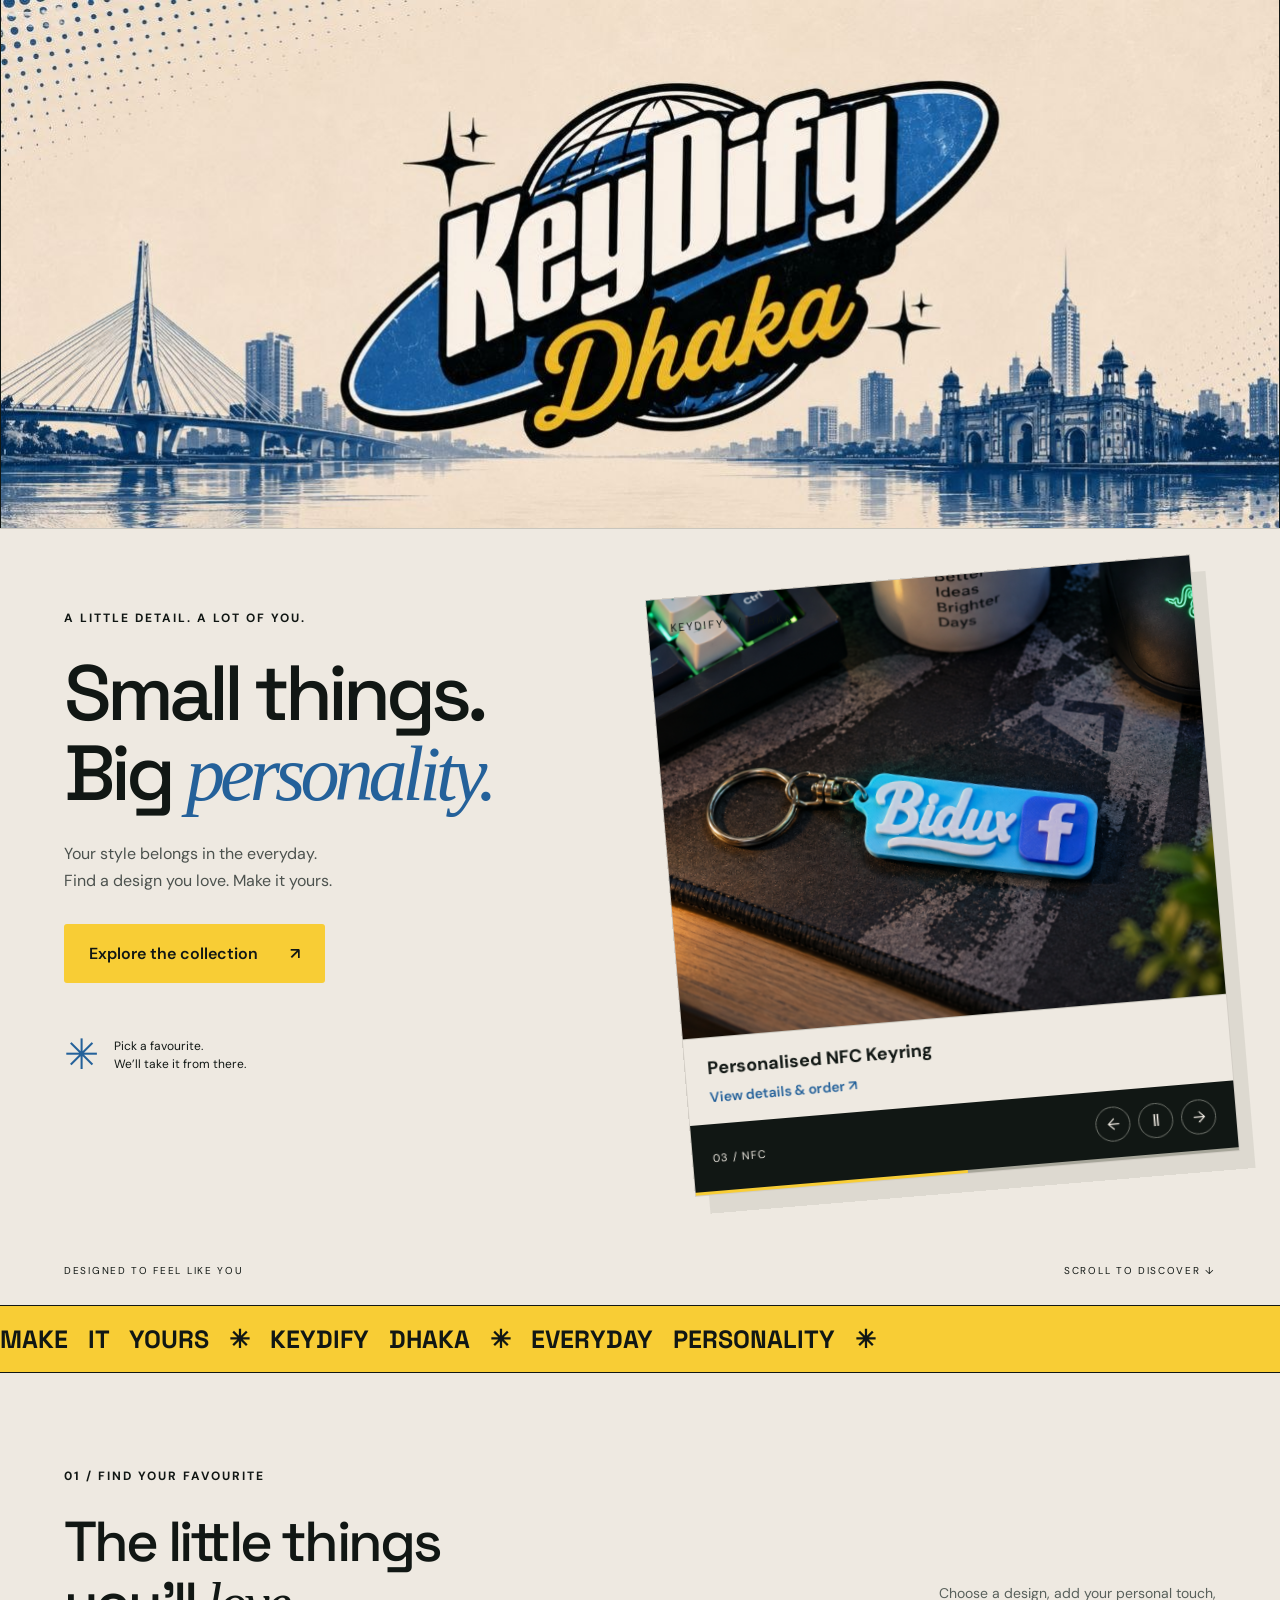
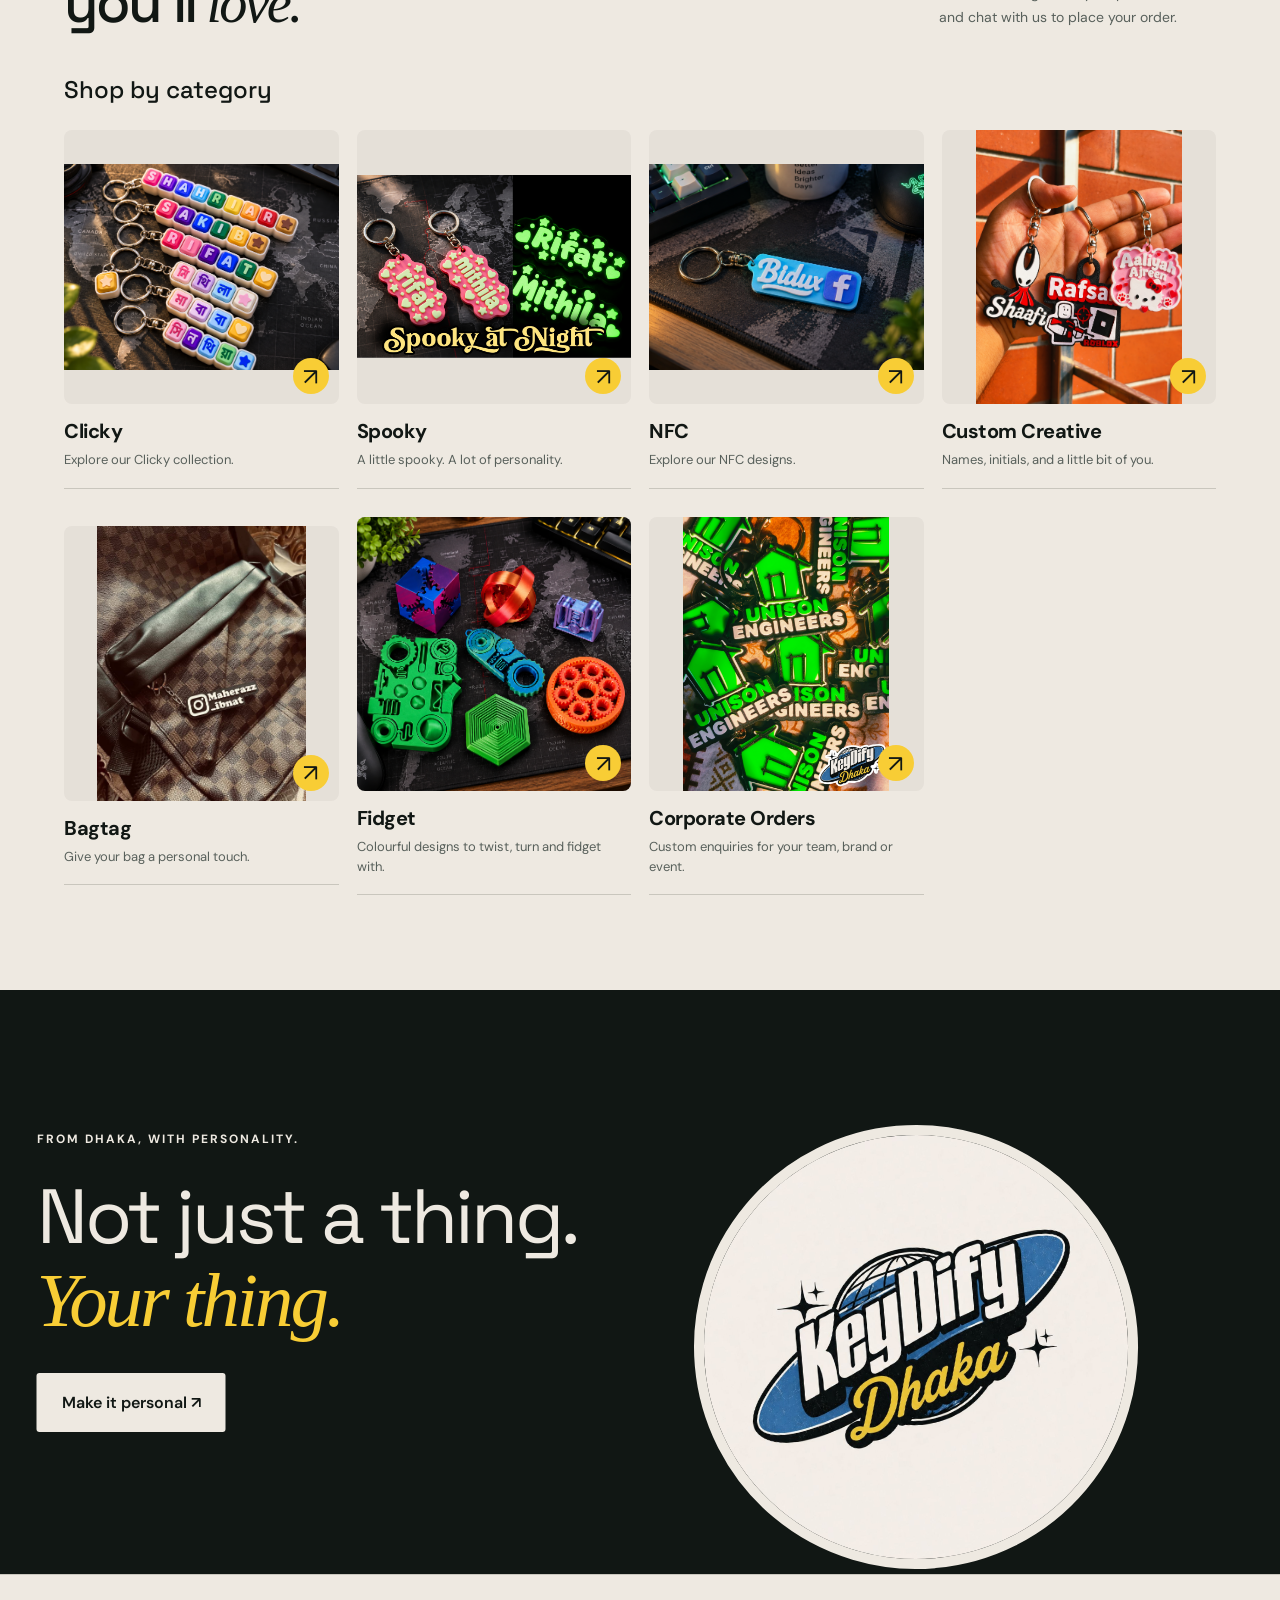
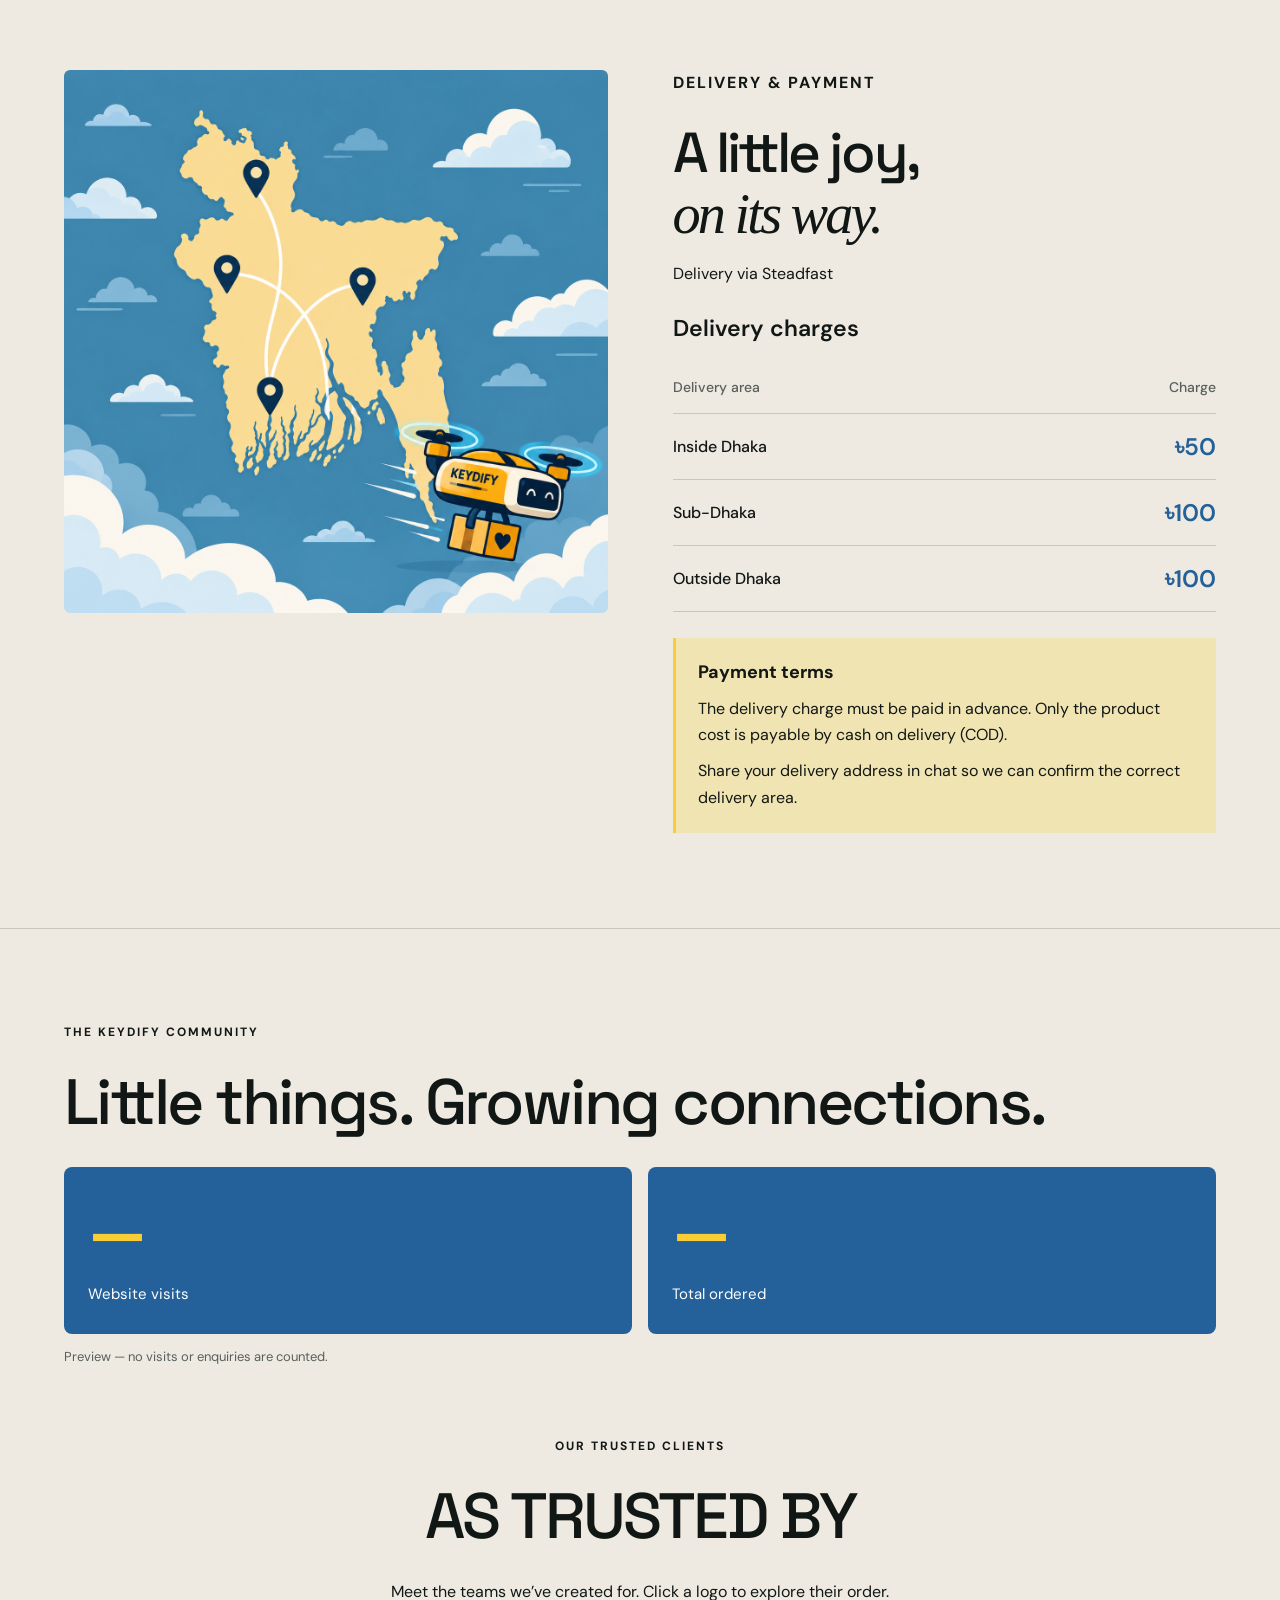
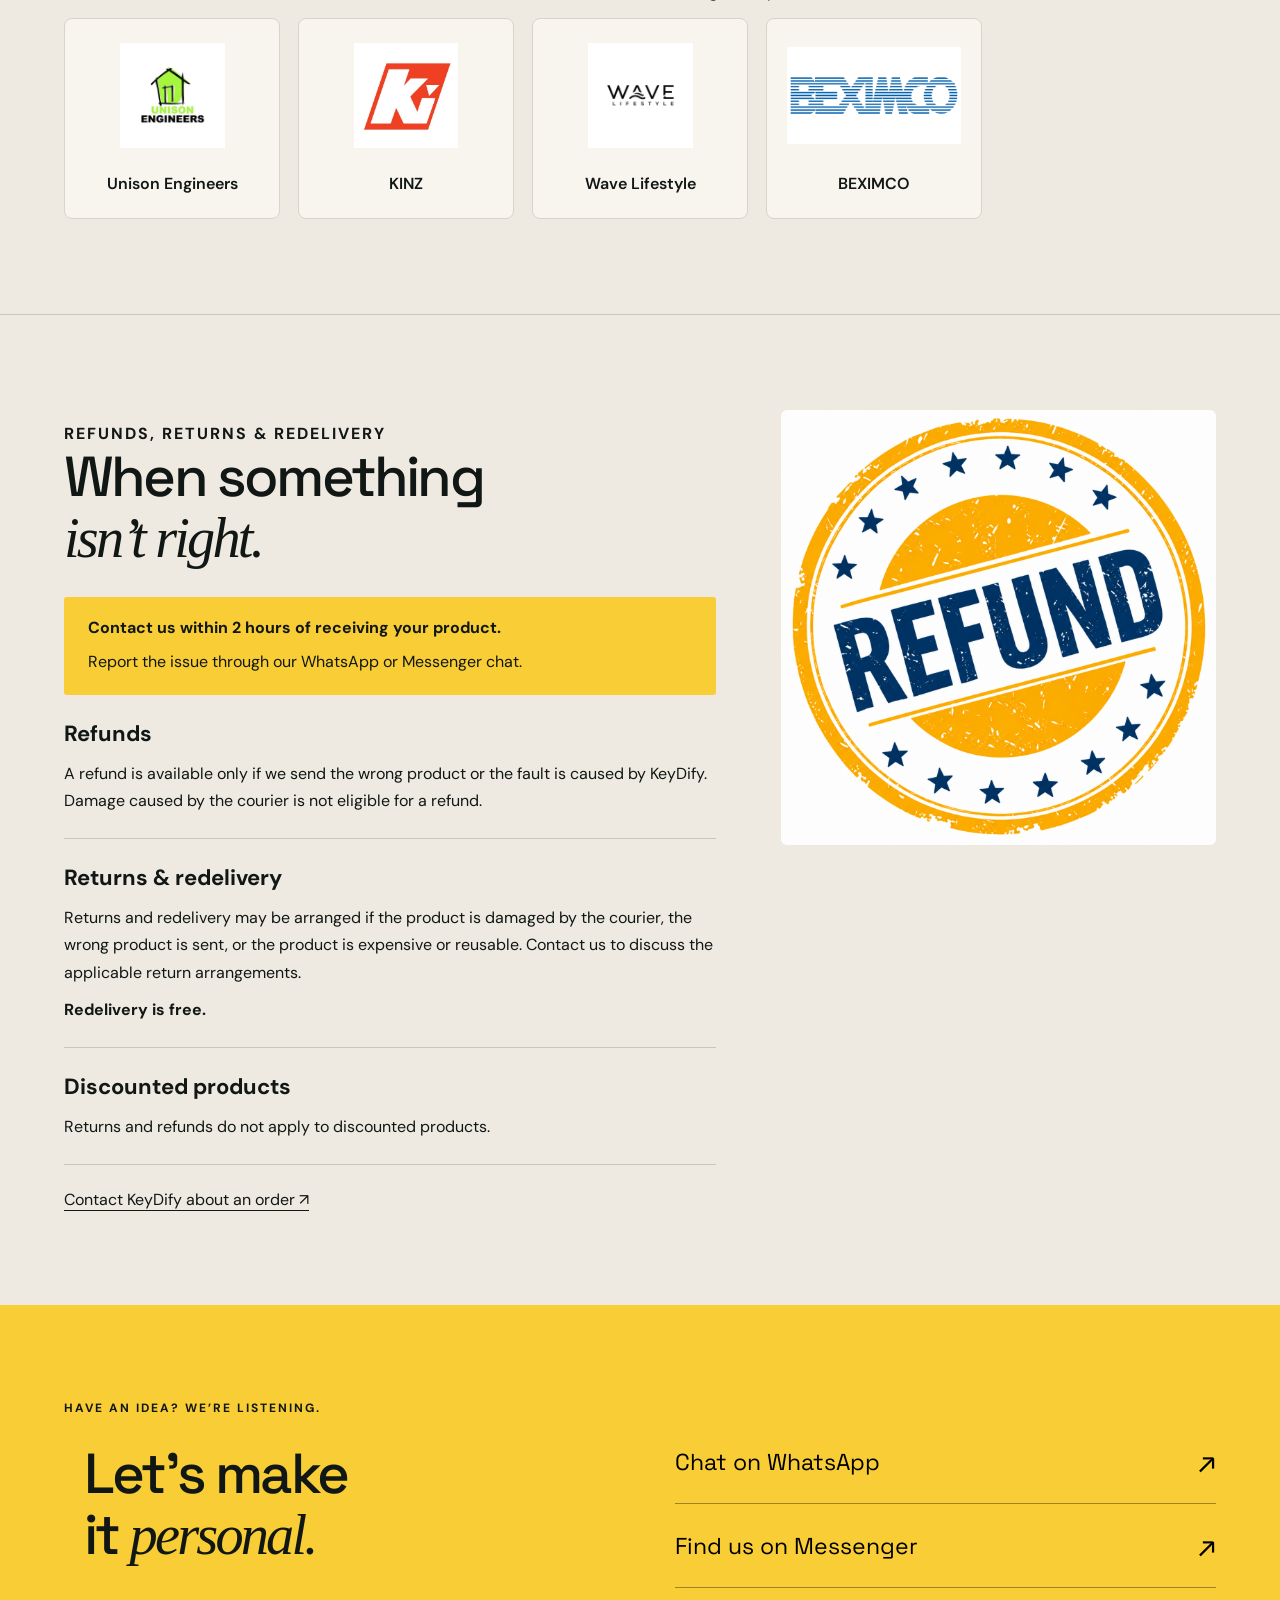
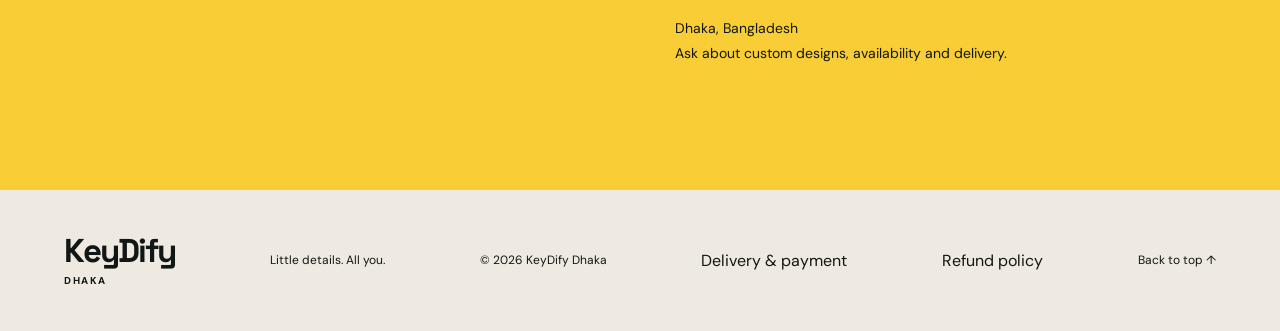
==== commit dd1dbe0a: "Paginate trusted clients with 30 logos per page" ====
--- a/index.html
+++ b/index.html
@@ -1,5 +1,5 @@
 <!doctype html>
-<html lang="en"><head><meta charset="utf-8"><meta name="viewport" content="width=device-width, initial-scale=1"><meta name="theme-color" content="#eee9e1"><meta name="description" content="Explore KeyDify Dhaka. Find your favourite design, personalise it, and order directly with our team on WhatsApp or Messenger."><title>KeyDify Dhaka — Make it yours.</title><link rel="icon" href="keydify-icon.jpeg" type="image/jpeg" sizes="1254x1254"><link rel="apple-touch-icon" href="keydify-icon.jpeg"><link rel="stylesheet" href="styles.css?v=order-grid-20260919"><script src="config.js?v=1790340673662" defer></script><script src="content.js" defer></script><script src="app.js?v=clients-gallery-20260925" defer></script><script src="motion.js" defer></script><script src="cover.js?v=20260916" defer></script><link rel="stylesheet" href="community.css?v=clients-gallery-20260925"><script src="community.js?v=clients-gallery-20260925" defer></script></head>
+<html lang="en"><head><meta charset="utf-8"><meta name="viewport" content="width=device-width, initial-scale=1"><meta name="theme-color" content="#eee9e1"><meta name="description" content="Explore KeyDify Dhaka. Find your favourite design, personalise it, and order directly with our team on WhatsApp or Messenger."><title>KeyDify Dhaka — Make it yours.</title><link rel="icon" href="keydify-icon.jpeg" type="image/jpeg" sizes="1254x1254"><link rel="apple-touch-icon" href="keydify-icon.jpeg"><link rel="stylesheet" href="styles.css?v=order-grid-20260919"><script src="config.js?v=1790340673662" defer></script><script src="content.js" defer></script><script src="app.js?v=clients-gallery-20260925" defer></script><script src="motion.js" defer></script><script src="cover.js?v=20260916" defer></script><link rel="stylesheet" href="community.css?v=client-pages-20260926"><script src="community.js?v=client-pages-20260926" defer></script></head>
 <body>
 <main id="home"><div class="brand-cover" role="region" aria-label="KeyDify cover slideshow"><img src="assets/keydify-cover.jpeg" alt="KeyDify Dhaka cover with a blue city skyline and waterfront" width="1280" height="529" fetchpriority="high"><video id="cover-video" src="assets/cover-video.mp4" muted playsinline preload="metadata" hidden aria-label="KeyDify showcase video"></video><p id="cover-status" role="status" hidden></p></div><section class="hero"><div class="hero-copy"><p class="eyebrow">A LITTLE DETAIL. A LOT OF YOU.</p><h1>Small things.<br>Big <em>personality.</em></h1><p class="intro">Your style belongs in the everyday.<br>Find a design you love. Make it yours.</p><a class="button yellow" href="#collection">Explore the collection <span>↗</span></a><div class="hero-note"><span class="asterisk">✳</span> Pick a favourite.<br>We’ll take it from there.</div></div><div class="hero-art" data-parallax="0.09"><span class="art-index">KEYDIFY® / DHAKA</span><button type="button" class="showcase-product" id="showcase-product"><span class="showcase-media"><img src="assets/keydify-brand.jpeg" alt="KeyDify Dhaka logo in blue, cream, black and yellow"></span><span class="showcase-details"><strong id="showcase-name">Explore the collection</strong><span class="showcase-order">View details &amp; order ↗</span></span></button><div class="slide-caption"><span id="slide-label">01 / THE KEYDIFY WORLD</span><div class="slide-controls"><button id="prev-slide" aria-label="Previous showcase slide">←</button><button id="pause-slide" aria-label="Pause slideshow">Ⅱ</button><button id="next-slide" aria-label="Next showcase slide">→</button></div></div><div class="slide-progress"><span></span></div></div><div class="hero-bottom"><span>DESIGNED TO FEEL LIKE YOU</span><a href="#collection">SCROLL TO DISCOVER ↓</a></div></section>
 <div class="ticker" aria-hidden="true"><div class="ticker-track"><span class="ticker-group">MAKE IT YOURS ✳ KEYDIFY DHAKA ✳ EVERYDAY PERSONALITY ✳ </span><span class="ticker-group">MAKE IT YOURS ✳ KEYDIFY DHAKA ✳ EVERYDAY PERSONALITY ✳ </span></div></div>
--- a/community.css
+++ b/community.css
@@ -1,3 +1,5 @@
 .community{border-top:1px solid #c9c6bd}.community h2{font-size:clamp(32px,5vw,64px);margin:12px 0 30px;letter-spacing:-.04em}.counter-grid{display:grid;grid-template-columns:repeat(2,minmax(0,1fr));gap:16px}.counter-grid>div{padding:30px 24px;background:#24619a;color:#fff;border-radius:8px}.counter-grid strong{display:block;color:#f8cd35;font-size:clamp(36px,5vw,72px);font-variant-numeric:tabular-nums;line-height:1.2}.counter-grid span{display:block;font-size:15px;margin-top:10px}.counter-note{font-size:13px;color:#58605b;line-height:1.6}.trusted-clients{margin-top:70px}.trusted-clients[hidden]{display:none}.client-grid{display:grid;grid-template-columns:repeat(4,minmax(0,1fr));gap:18px}.client-grid .client-card{margin:0;padding:24px 20px;background:#f8f5ef;border:1px solid #d8d4cc;border-radius:8px;text-align:center}.client-grid img{width:100%;height:105px;object-fit:contain}.client-grid .client-card span{margin-top:20px;font-weight:600;font-size:16px}.analytics-note{line-height:1.7;max-width:680px}@media(max-width:650px){.counter-grid{grid-template-columns:1fr}.counter-grid>div{display:flex;align-items:center;justify-content:space-between;gap:14px;padding:22px}.counter-grid span{margin:0}.client-grid{grid-template-columns:repeat(2,minmax(0,1fr))}.client-grid .client-card{padding:18px 12px}.client-grid img{height:80px}}
 
 .trusted-clients{text-align:center;scroll-margin-top:30px}.trusted-clients h2{text-transform:uppercase}.client-grid .client-card{font:inherit;color:inherit;cursor:pointer;transition:transform .2s,border-color .2s}.client-grid .client-card:hover{transform:translateY(-4px);border-color:#24619a}.client-card:focus-visible{outline:3px solid #24619a;outline-offset:4px}.client-card span{display:block}.client-dialog{box-sizing:border-box;width:min(1000px,92vw);max-height:90dvh;padding:40px;border:0;border-radius:16px;background:#eee9e1;color:#101914;overflow:auto}.client-dialog::backdrop{background:rgb(10 20 16 / .8)}.client-close{position:sticky;top:0;float:right;width:44px;height:44px;border:0;border-radius:50%;background:#fff;font-size:30px;cursor:pointer}.client-dialog-logo{width:120px;height:120px;object-fit:contain;border-radius:8px}.client-dialog h2{font-size:clamp(28px,5vw,48px);margin:20px 0}.client-description{line-height:1.7;white-space:pre-line;max-width:750px}.client-purchase-gallery{display:grid;grid-template-columns:repeat(2,minmax(0,1fr));gap:20px}.client-purchase-gallery img{width:100%;max-height:650px;object-fit:contain;background:#e4e0d7;border-radius:8px}@media(max-width:600px){.client-dialog{padding:22px}.client-purchase-gallery{grid-template-columns:1fr}}
+
+.client-grid{grid-template-columns:repeat(5,minmax(0,1fr))}.client-pagination{display:flex;align-items:center;justify-content:center;gap:24px;margin-top:28px}.client-pagination[hidden]{display:none}.client-pagination button{width:48px;height:48px;border:1px solid #24619a;border-radius:50%;background:#24619a;color:white;font-size:25px;cursor:pointer}.client-pagination button:disabled{opacity:.35;cursor:default}.client-pagination button:focus-visible{outline:3px solid #e6b923;outline-offset:3px}.client-pagination span{font-size:15px}@media(max-width:900px){.client-grid{grid-template-columns:repeat(3,minmax(0,1fr))}}@media(max-width:650px){.client-grid{grid-template-columns:repeat(2,minmax(0,1fr))}}
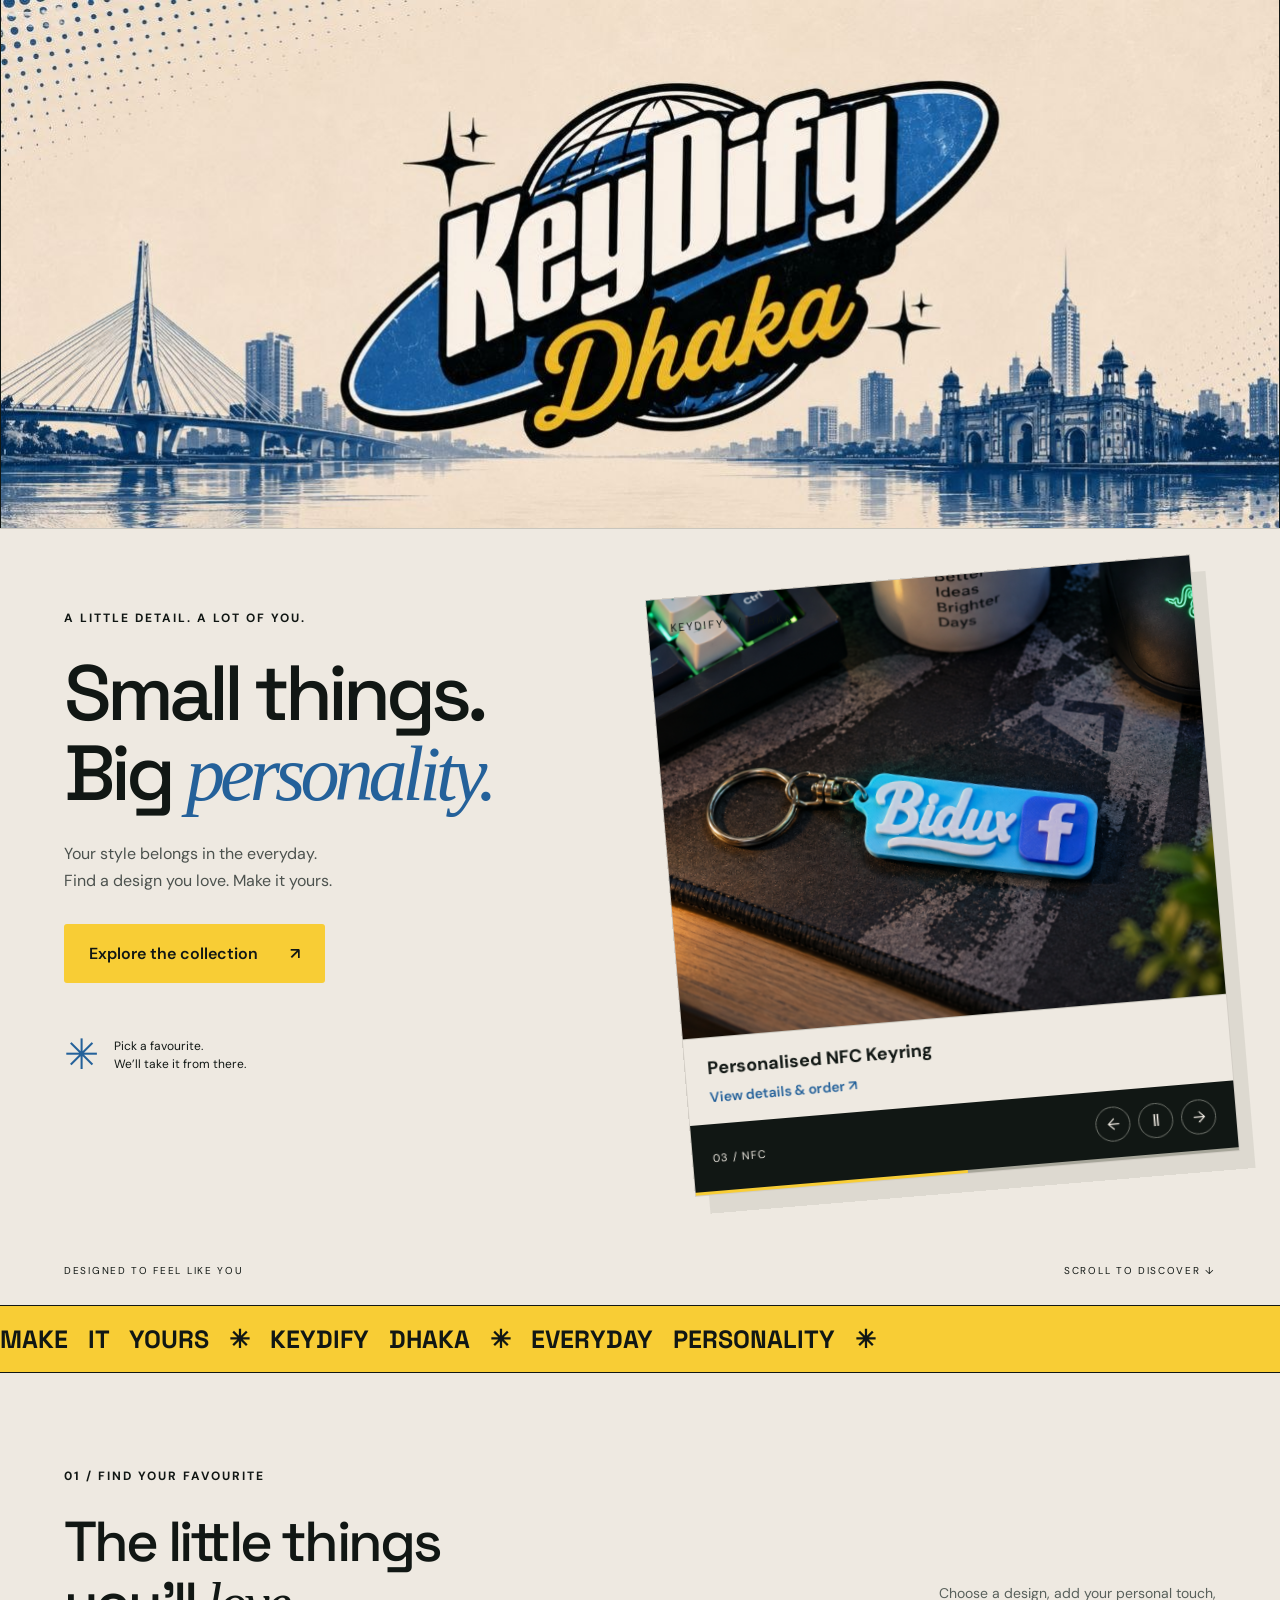
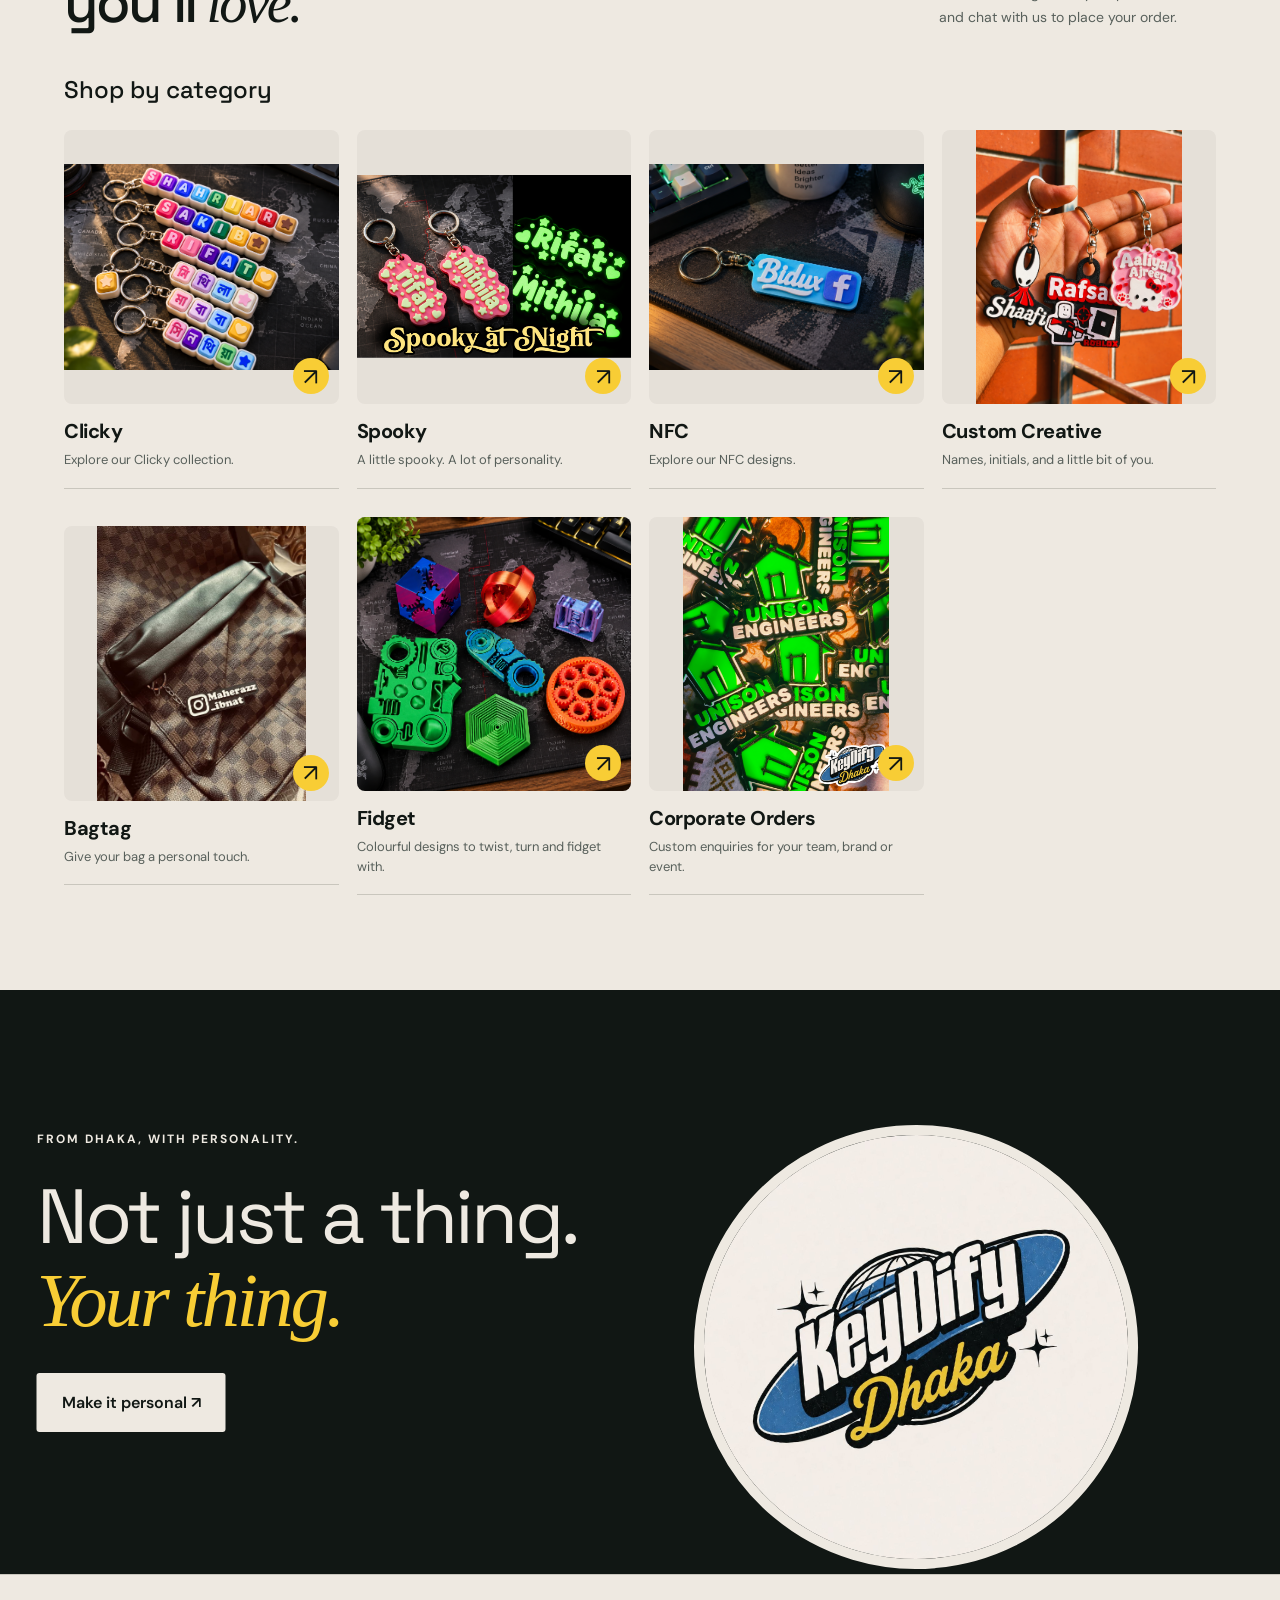
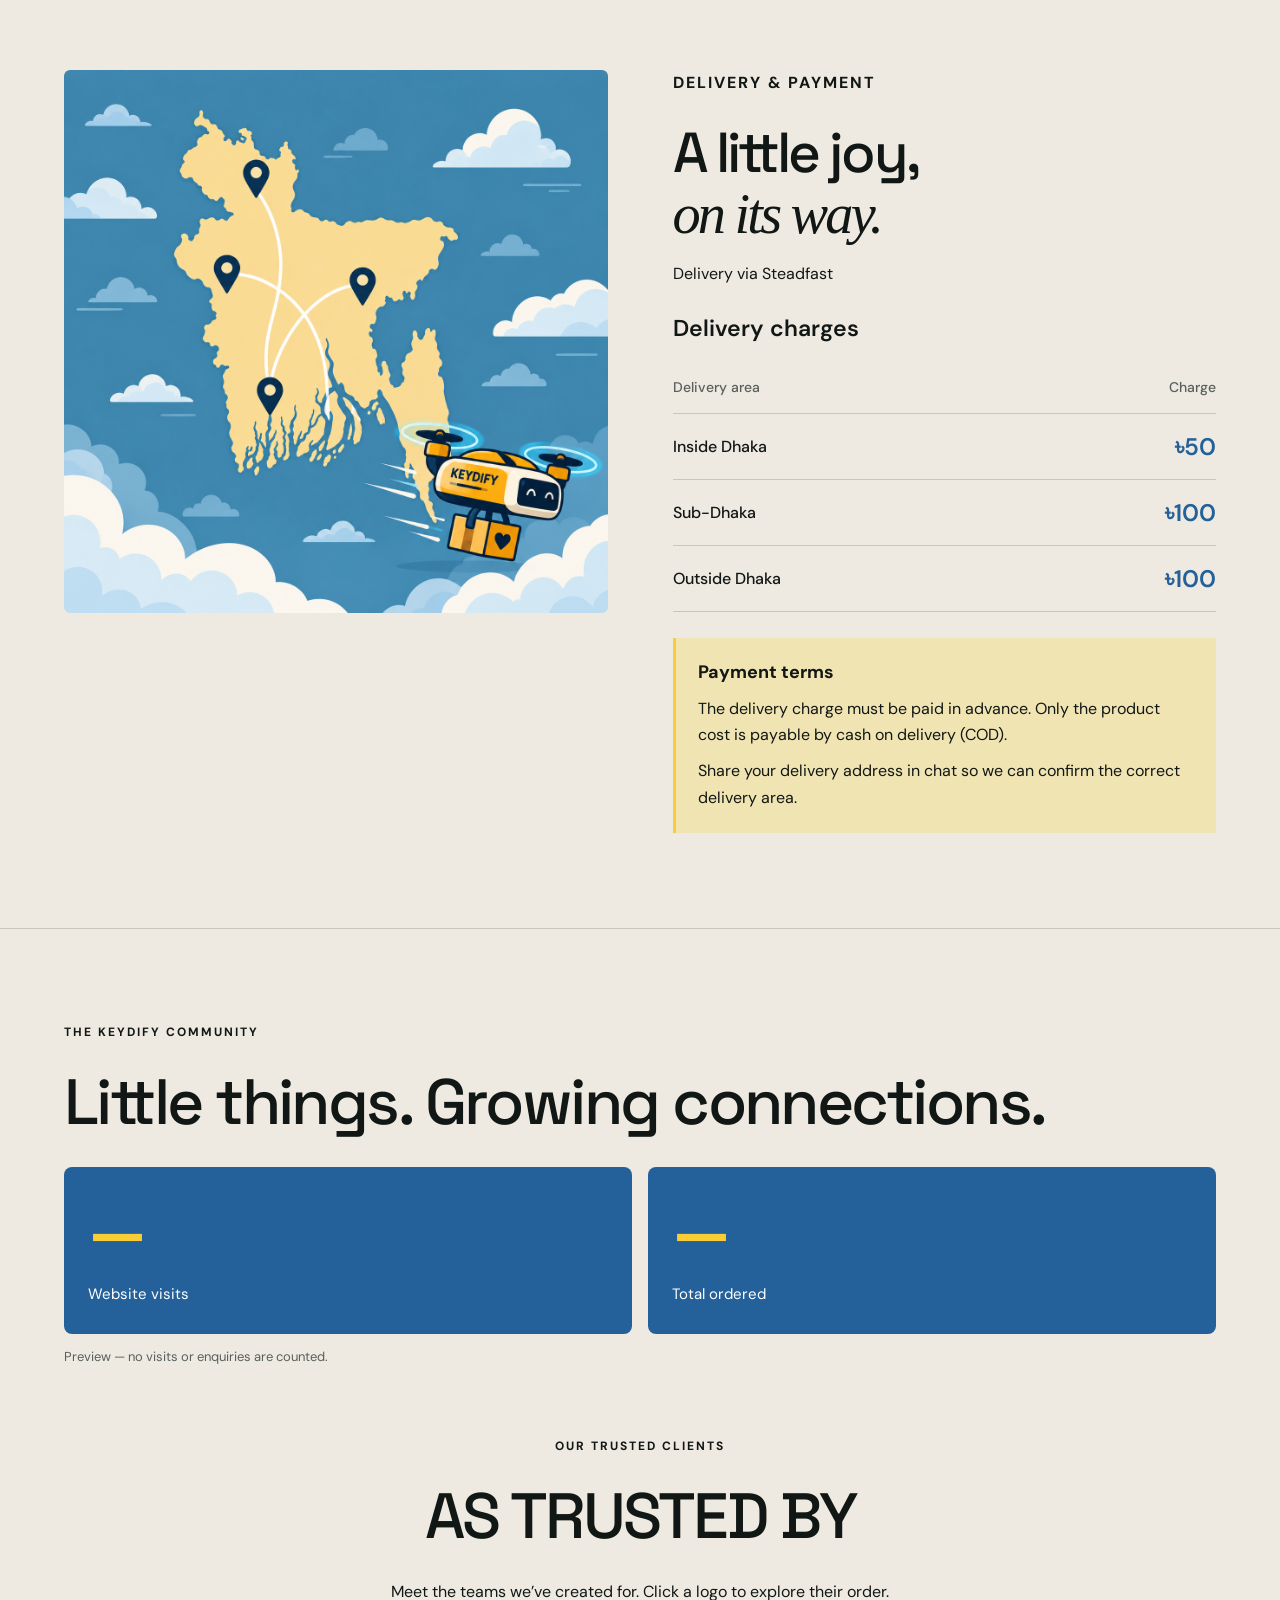
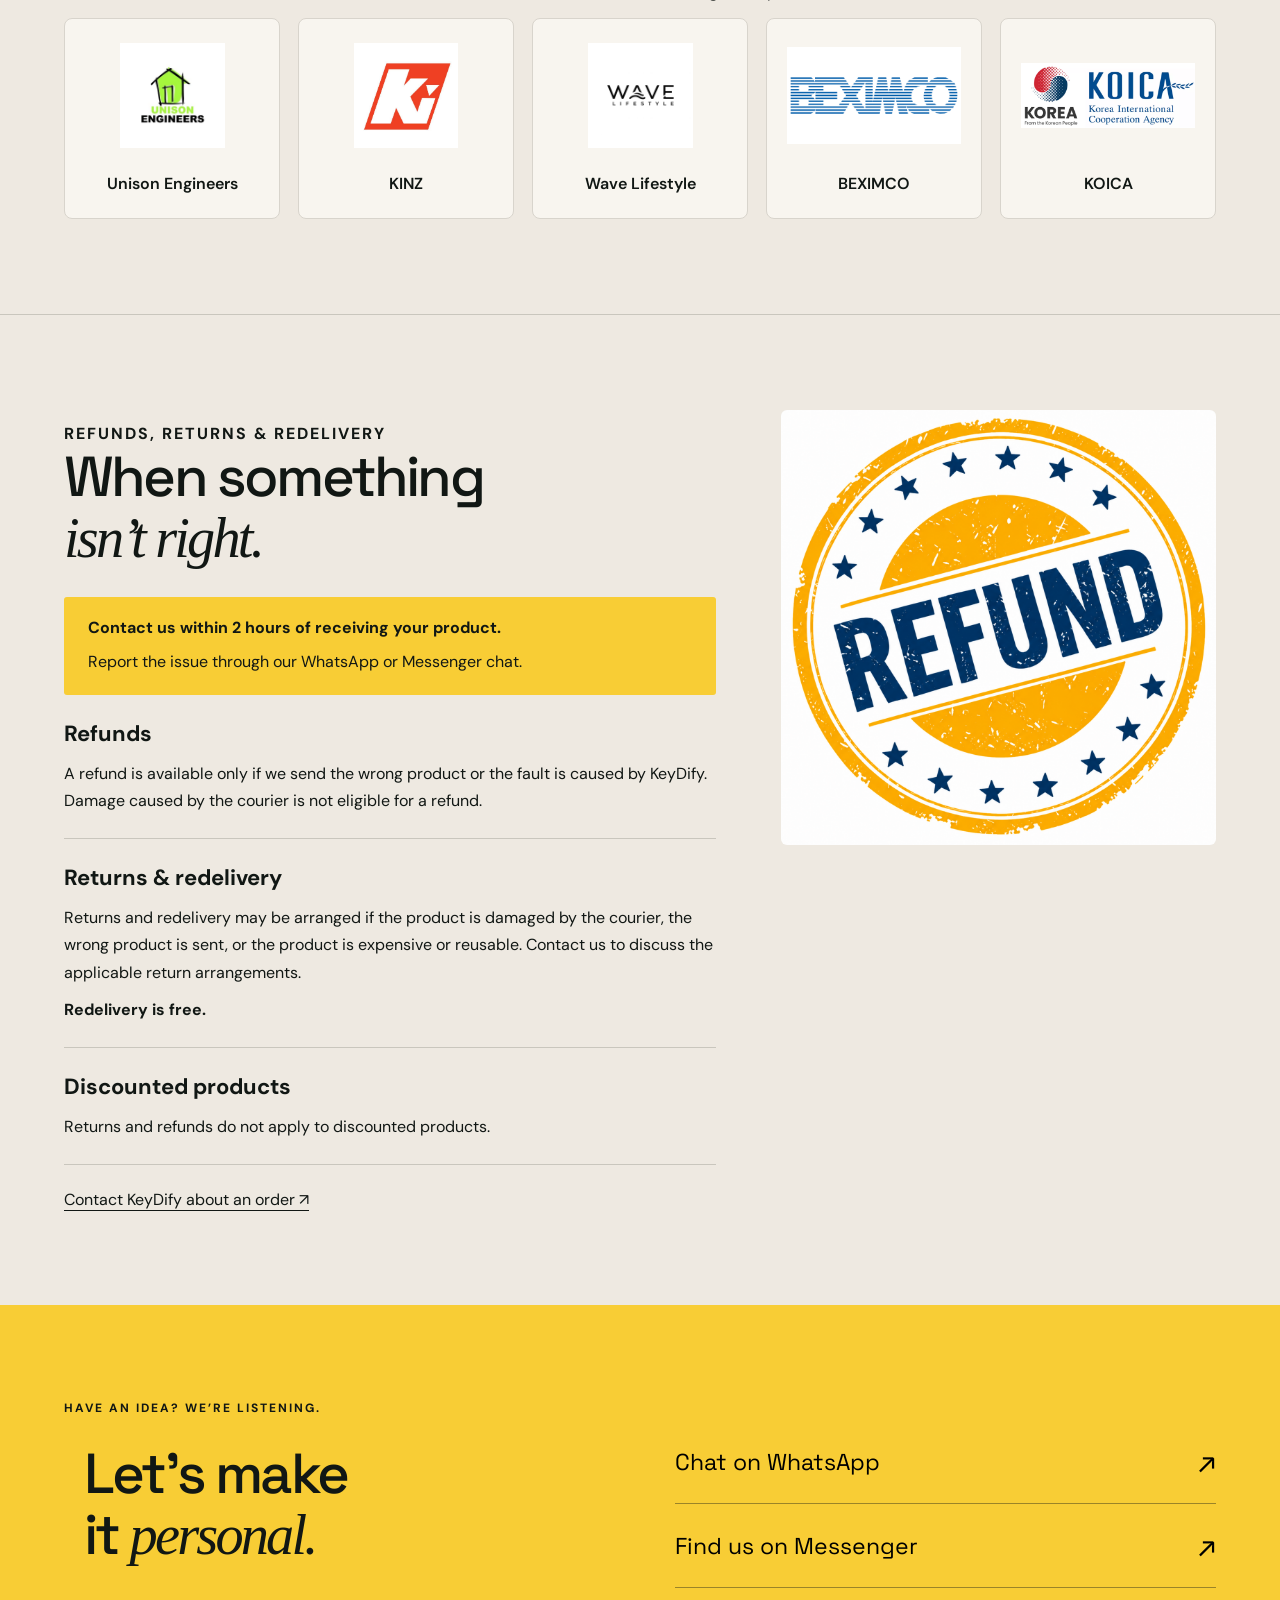
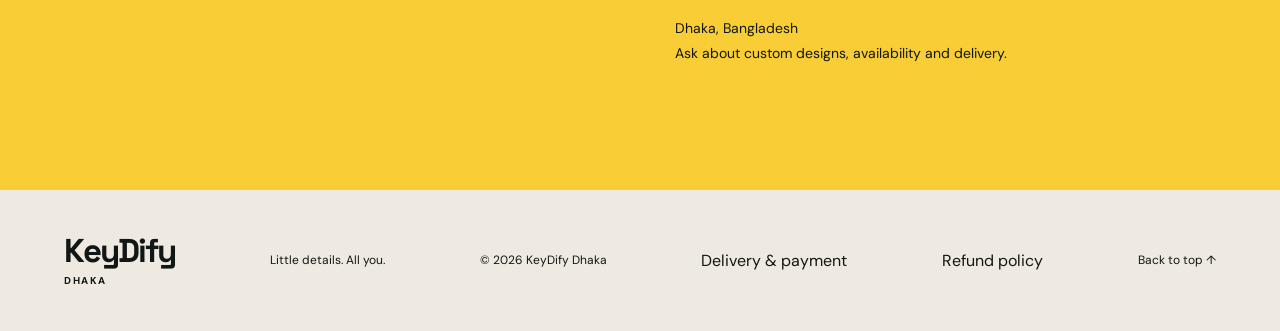
==== commit 155bcc97: "Update store content from KeyDify Studio" ====
--- a/index.html
+++ b/index.html
@@ -1,5 +1,5 @@
 <!doctype html>
-<html lang="en"><head><meta charset="utf-8"><meta name="viewport" content="width=device-width, initial-scale=1"><meta name="theme-color" content="#eee9e1"><meta name="description" content="Explore KeyDify Dhaka. Find your favourite design, personalise it, and order directly with our team on WhatsApp or Messenger."><title>KeyDify Dhaka — Make it yours.</title><link rel="icon" href="keydify-icon.jpeg" type="image/jpeg" sizes="1254x1254"><link rel="apple-touch-icon" href="keydify-icon.jpeg"><link rel="stylesheet" href="styles.css?v=order-grid-20260919"><script src="config.js?v=1790340673662" defer></script><script src="content.js" defer></script><script src="app.js?v=clients-gallery-20260925" defer></script><script src="motion.js" defer></script><script src="cover.js?v=20260916" defer></script><link rel="stylesheet" href="community.css?v=client-pages-20260926"><script src="community.js?v=client-pages-20260926" defer></script></head>
+<html lang="en"><head><meta charset="utf-8"><meta name="viewport" content="width=device-width, initial-scale=1"><meta name="theme-color" content="#eee9e1"><meta name="description" content="Explore KeyDify Dhaka. Find your favourite design, personalise it, and order directly with our team on WhatsApp or Messenger."><title>KeyDify Dhaka — Make it yours.</title><link rel="icon" href="keydify-icon.jpeg" type="image/jpeg" sizes="1254x1254"><link rel="apple-touch-icon" href="keydify-icon.jpeg"><link rel="stylesheet" href="styles.css?v=order-grid-20260919"><script src="config.js?v=1790367601096" defer></script><script src="content.js" defer></script><script src="app.js?v=clients-gallery-20260925" defer></script><script src="motion.js" defer></script><script src="cover.js?v=20260916" defer></script><link rel="stylesheet" href="community.css?v=client-pages-20260926"><script src="community.js?v=client-pages-20260926" defer></script></head>
 <body>
 <main id="home"><div class="brand-cover" role="region" aria-label="KeyDify cover slideshow"><img src="assets/keydify-cover.jpeg" alt="KeyDify Dhaka cover with a blue city skyline and waterfront" width="1280" height="529" fetchpriority="high"><video id="cover-video" src="assets/cover-video.mp4" muted playsinline preload="metadata" hidden aria-label="KeyDify showcase video"></video><p id="cover-status" role="status" hidden></p></div><section class="hero"><div class="hero-copy"><p class="eyebrow">A LITTLE DETAIL. A LOT OF YOU.</p><h1>Small things.<br>Big <em>personality.</em></h1><p class="intro">Your style belongs in the everyday.<br>Find a design you love. Make it yours.</p><a class="button yellow" href="#collection">Explore the collection <span>↗</span></a><div class="hero-note"><span class="asterisk">✳</span> Pick a favourite.<br>We’ll take it from there.</div></div><div class="hero-art" data-parallax="0.09"><span class="art-index">KEYDIFY® / DHAKA</span><button type="button" class="showcase-product" id="showcase-product"><span class="showcase-media"><img src="assets/keydify-brand.jpeg" alt="KeyDify Dhaka logo in blue, cream, black and yellow"></span><span class="showcase-details"><strong id="showcase-name">Explore the collection</strong><span class="showcase-order">View details &amp; order ↗</span></span></button><div class="slide-caption"><span id="slide-label">01 / THE KEYDIFY WORLD</span><div class="slide-controls"><button id="prev-slide" aria-label="Previous showcase slide">←</button><button id="pause-slide" aria-label="Pause slideshow">Ⅱ</button><button id="next-slide" aria-label="Next showcase slide">→</button></div></div><div class="slide-progress"><span></span></div></div><div class="hero-bottom"><span>DESIGNED TO FEEL LIKE YOU</span><a href="#collection">SCROLL TO DISCOVER ↓</a></div></section>
 <div class="ticker" aria-hidden="true"><div class="ticker-track"><span class="ticker-group">MAKE IT YOURS ✳ KEYDIFY DHAKA ✳ EVERYDAY PERSONALITY ✳ </span><span class="ticker-group">MAKE IT YOURS ✳ KEYDIFY DHAKA ✳ EVERYDAY PERSONALITY ✳ </span></div></div>
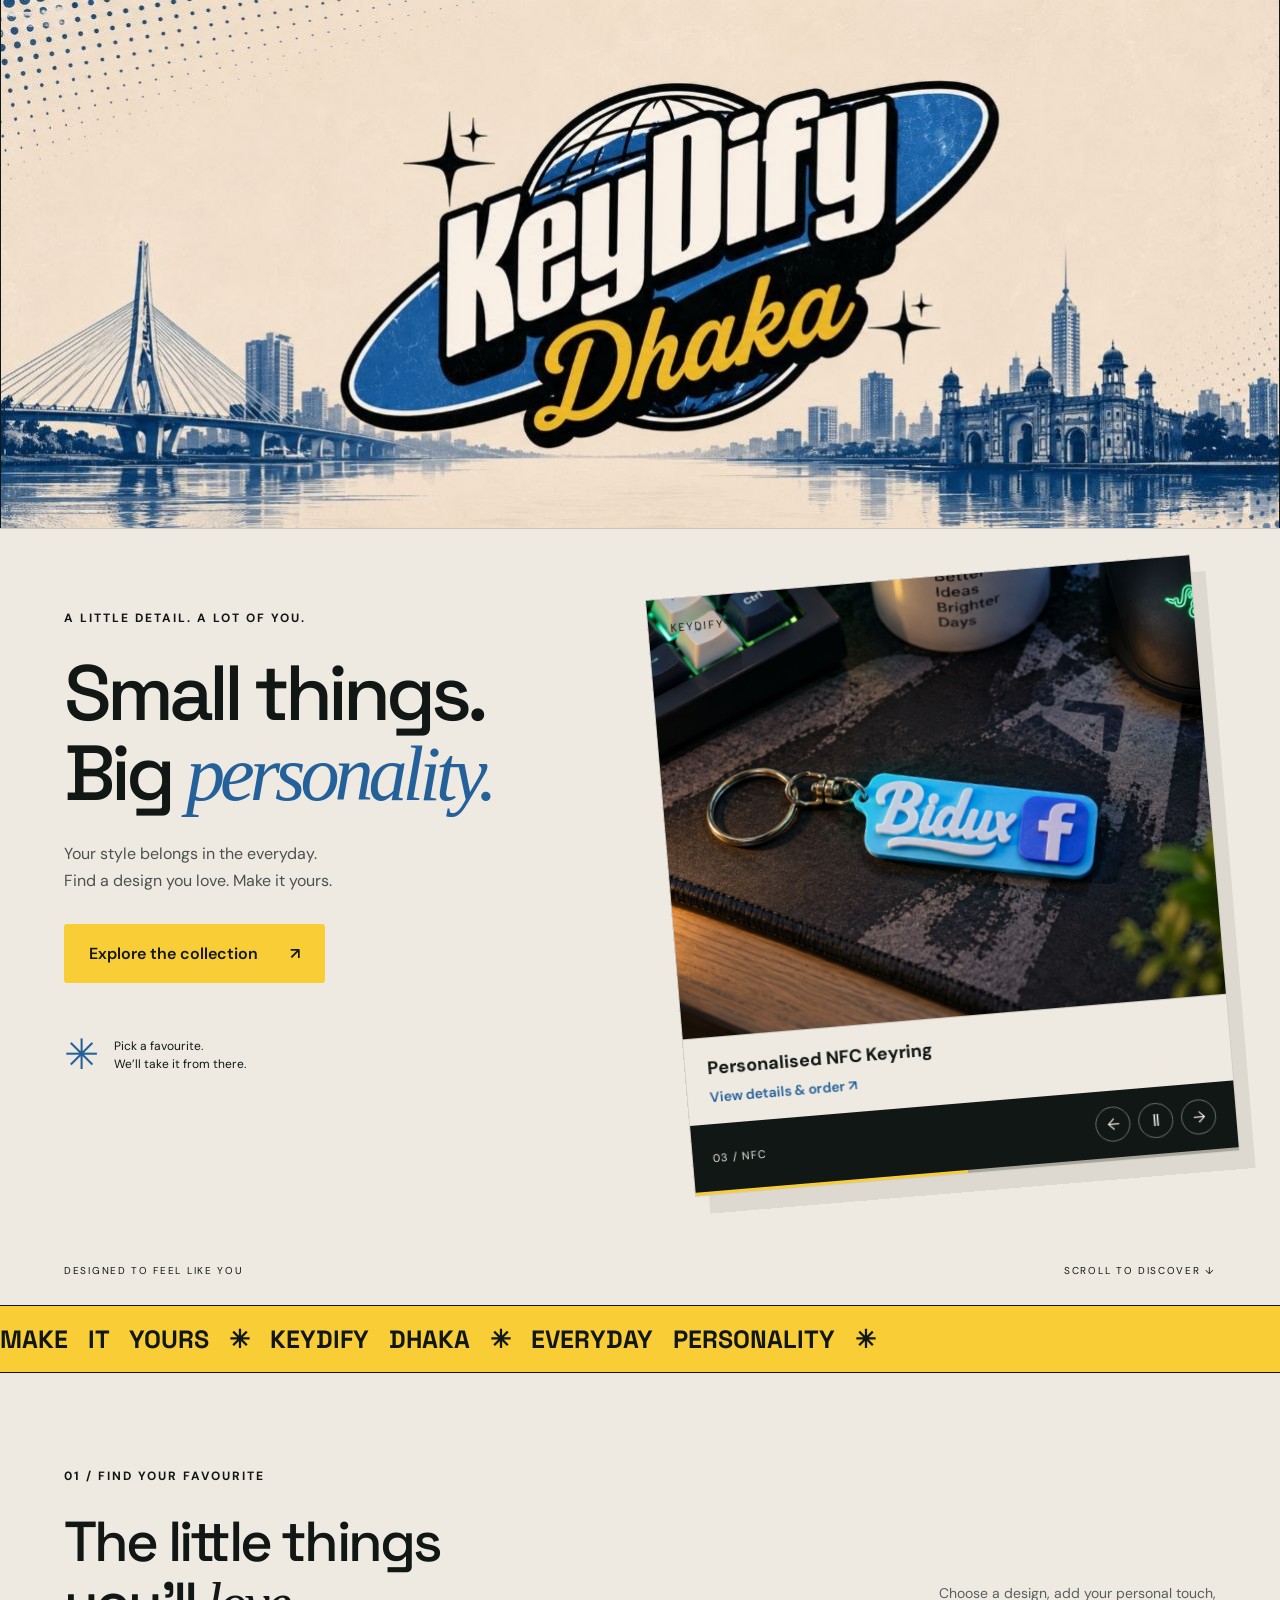
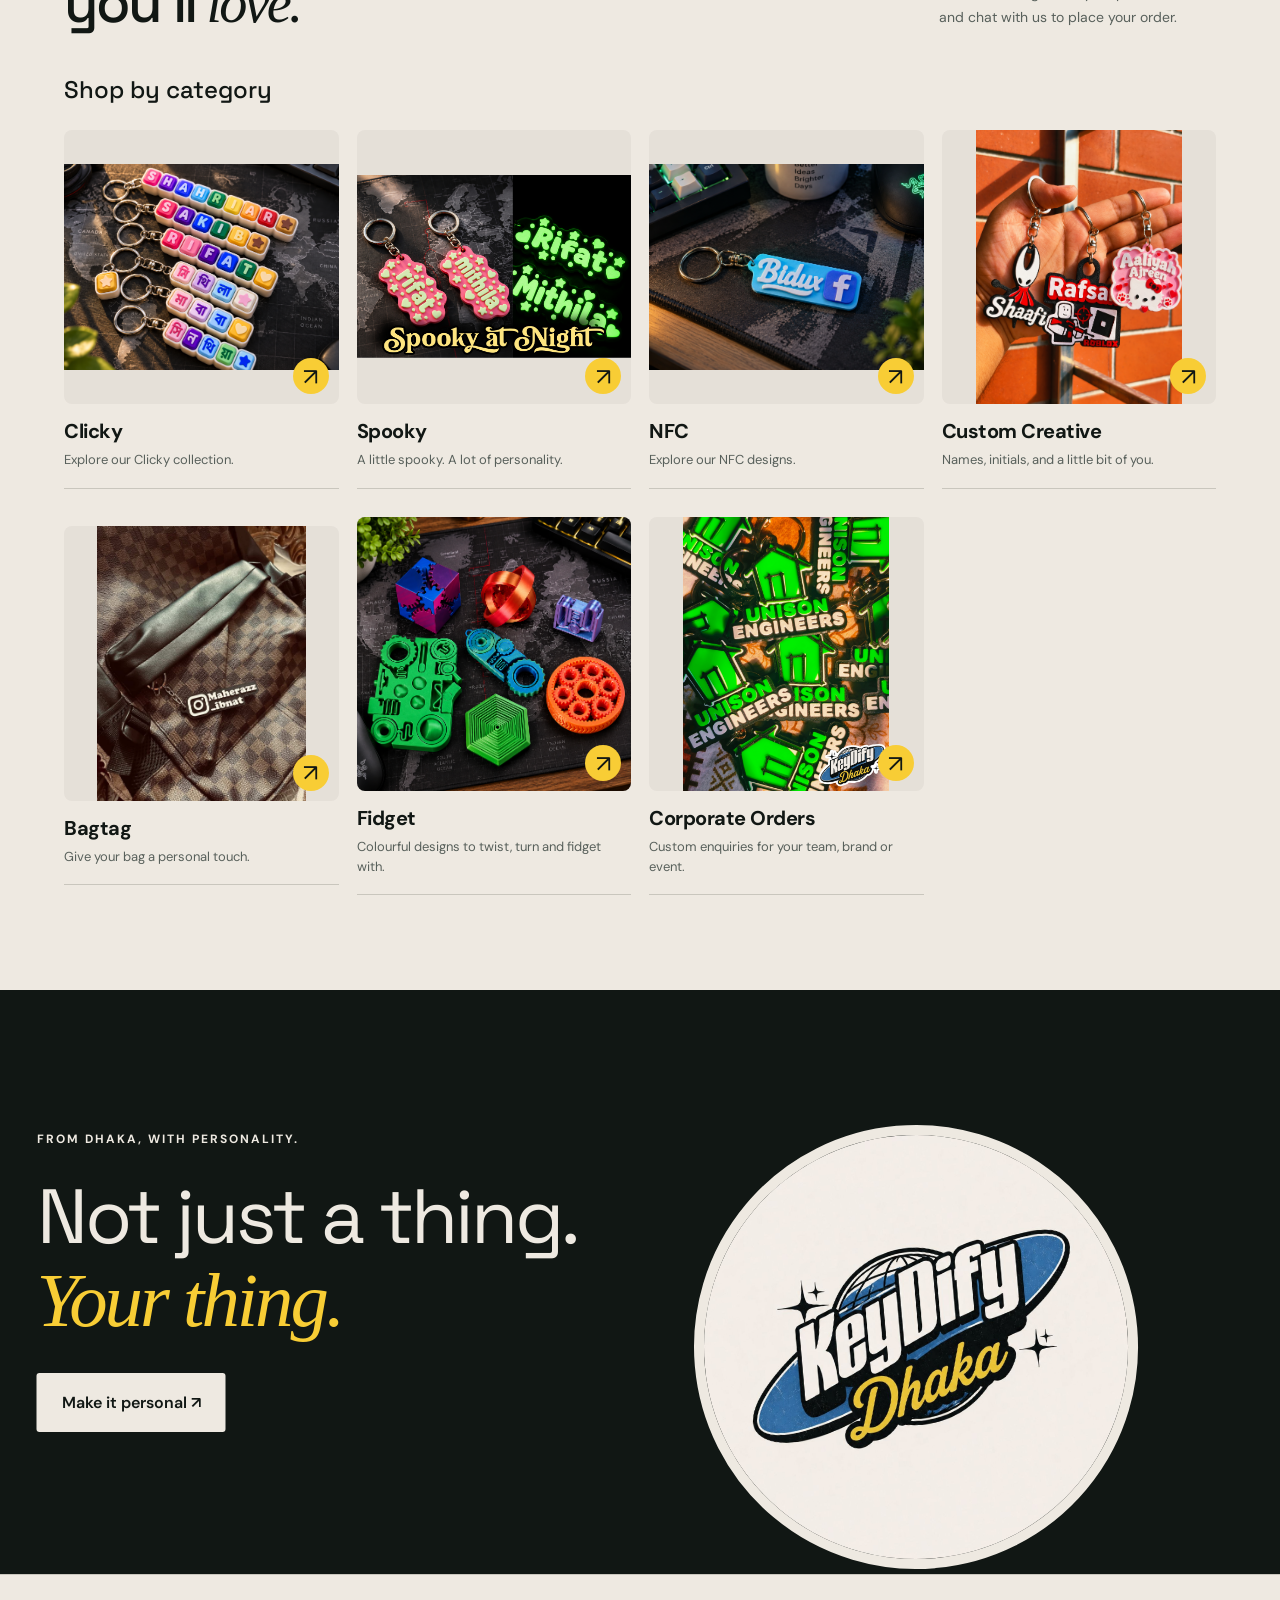
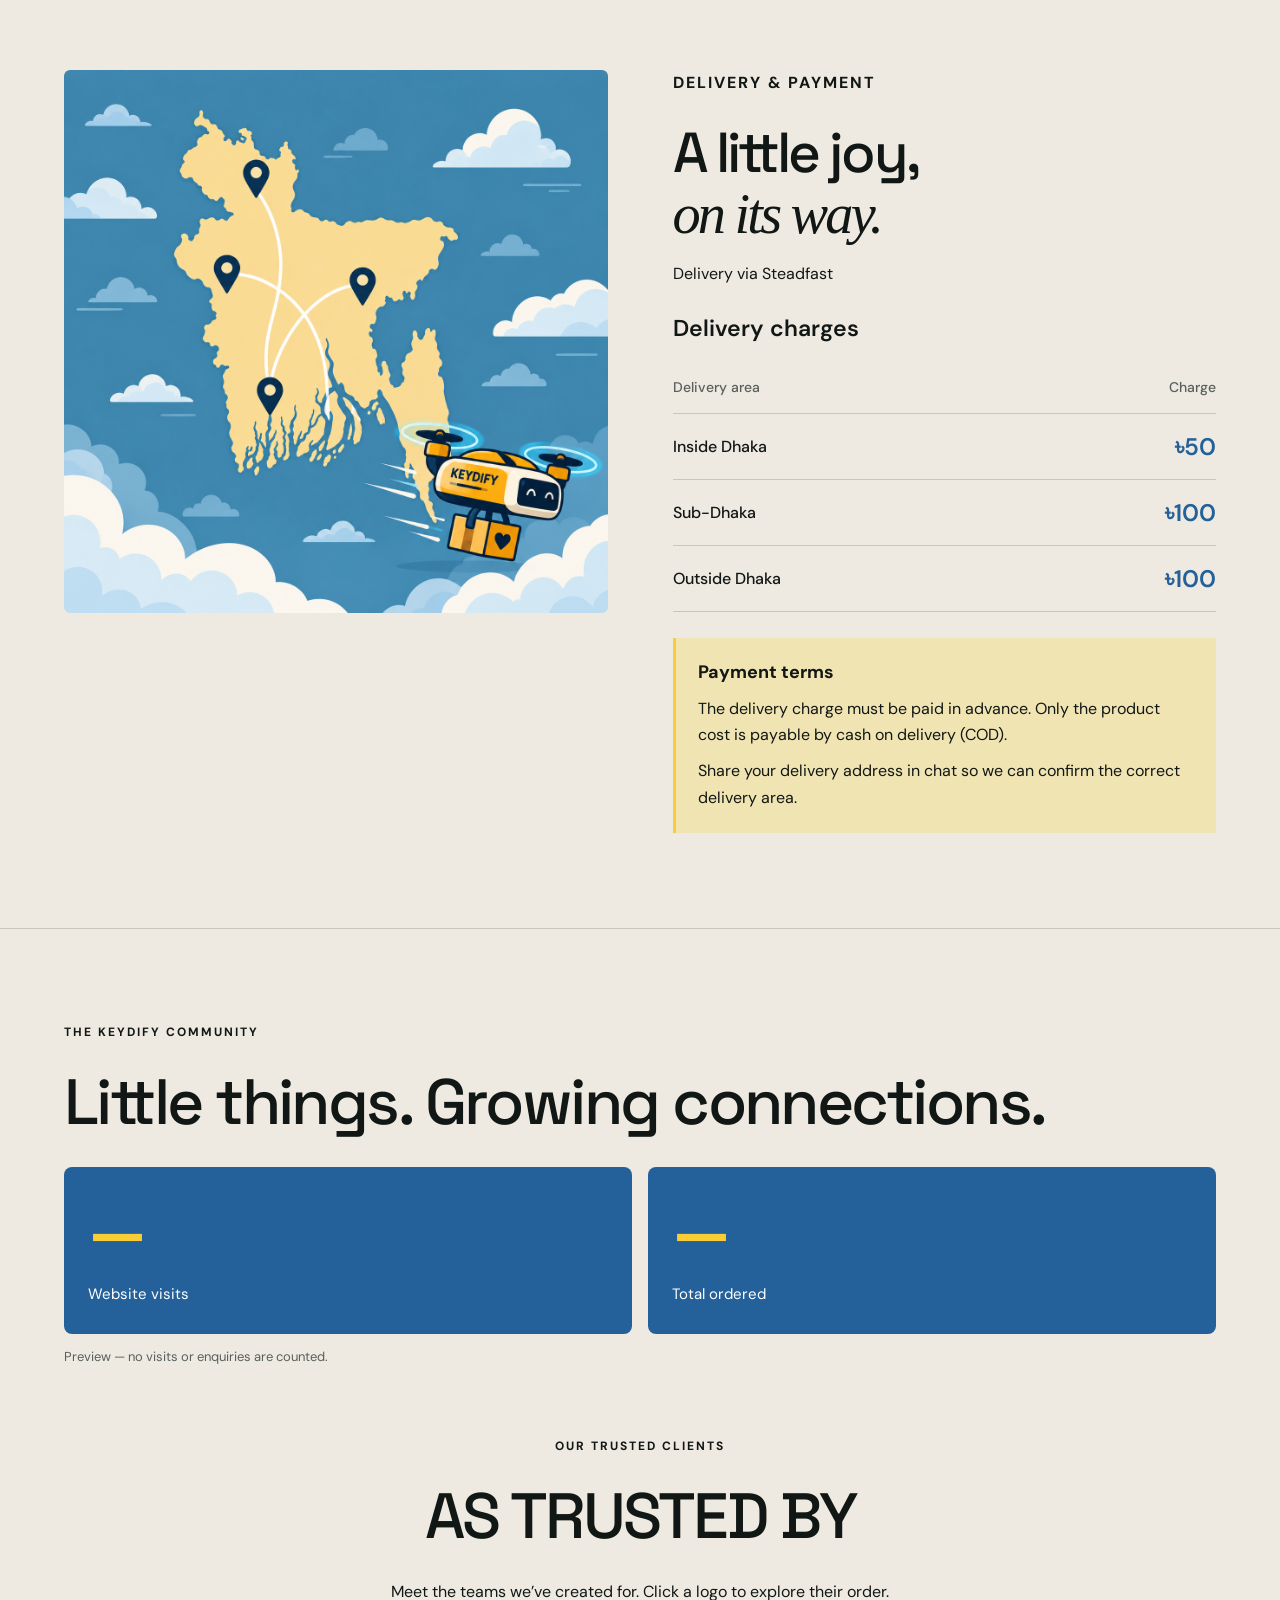
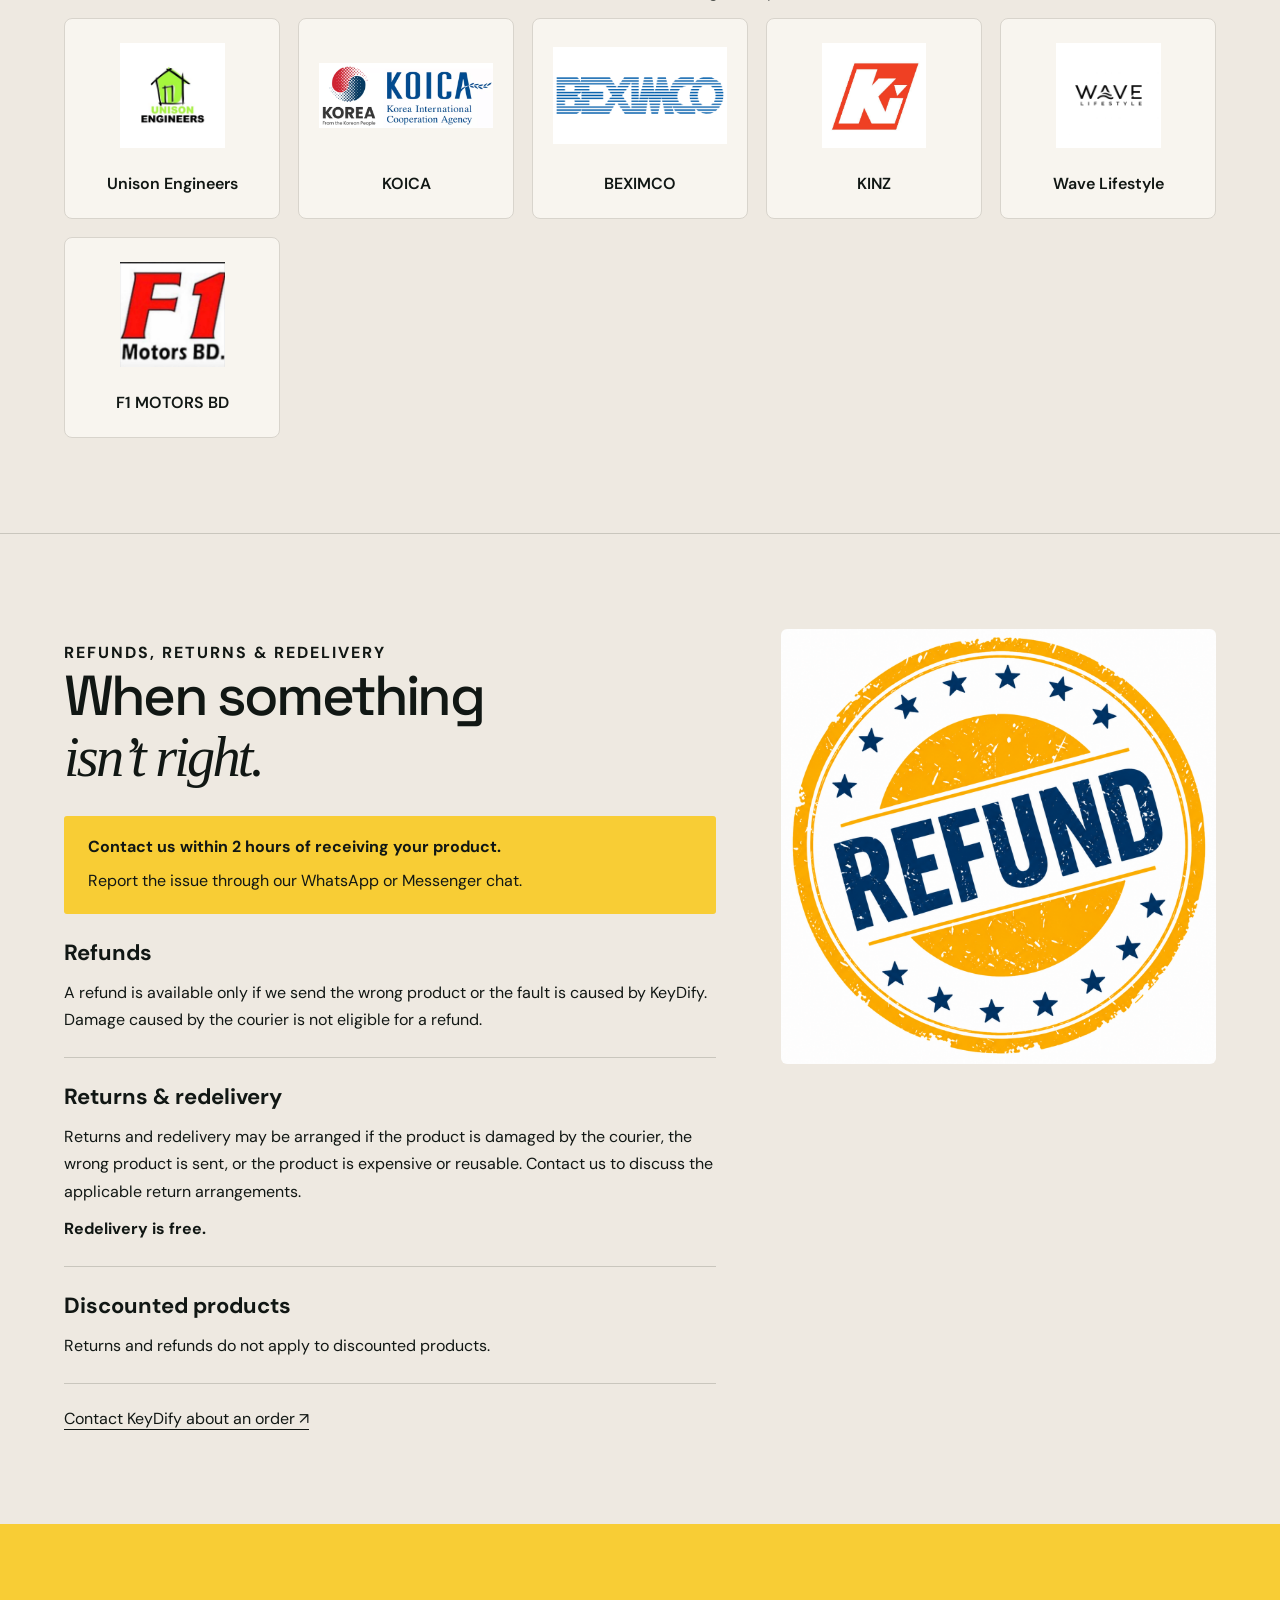
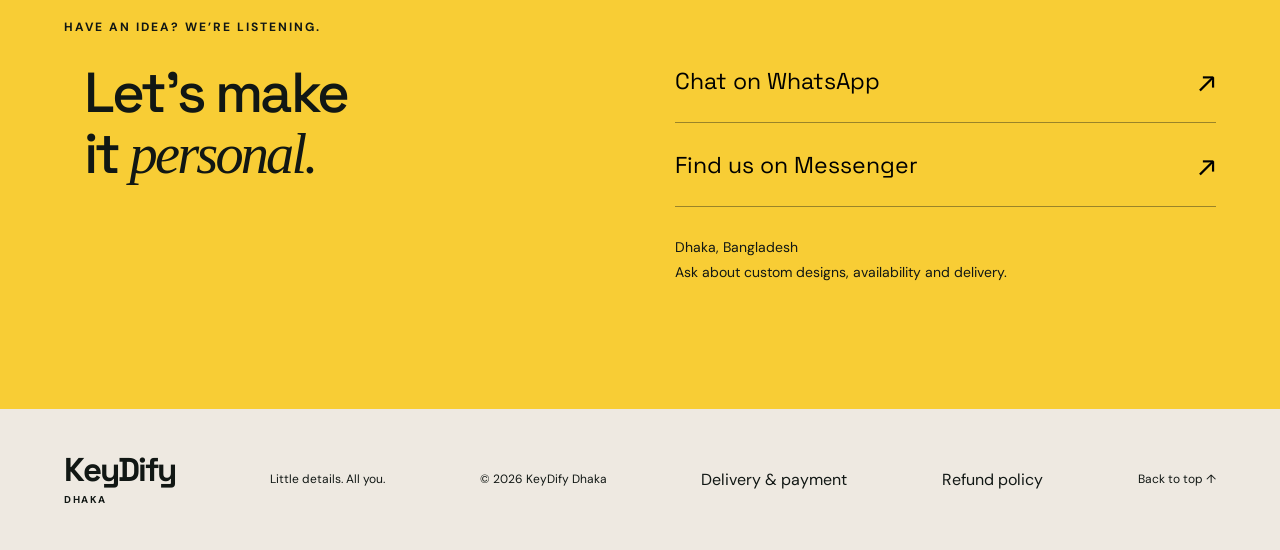
==== commit d2ded02d: "Update store content from KeyDify Studio" ====
--- a/index.html
+++ b/index.html
@@ -1,5 +1,5 @@
 <!doctype html>
-<html lang="en"><head><meta charset="utf-8"><meta name="viewport" content="width=device-width, initial-scale=1"><meta name="theme-color" content="#eee9e1"><meta name="description" content="Explore KeyDify Dhaka. Find your favourite design, personalise it, and order directly with our team on WhatsApp or Messenger."><title>KeyDify Dhaka — Make it yours.</title><link rel="icon" href="keydify-icon.jpeg" type="image/jpeg" sizes="1254x1254"><link rel="apple-touch-icon" href="keydify-icon.jpeg"><link rel="stylesheet" href="styles.css?v=order-grid-20260919"><script src="config.js?v=1790367601096" defer></script><script src="content.js" defer></script><script src="app.js?v=clients-gallery-20260925" defer></script><script src="motion.js" defer></script><script src="cover.js?v=20260916" defer></script><link rel="stylesheet" href="community.css?v=client-pages-20260926"><script src="community.js?v=client-pages-20260926" defer></script></head>
+<html lang="en"><head><meta charset="utf-8"><meta name="viewport" content="width=device-width, initial-scale=1"><meta name="theme-color" content="#eee9e1"><meta name="description" content="Explore KeyDify Dhaka. Find your favourite design, personalise it, and order directly with our team on WhatsApp or Messenger."><title>KeyDify Dhaka — Make it yours.</title><link rel="icon" href="keydify-icon.jpeg" type="image/jpeg" sizes="1254x1254"><link rel="apple-touch-icon" href="keydify-icon.jpeg"><link rel="stylesheet" href="styles.css?v=order-grid-20260919"><script src="config.js?v=1790368695668" defer></script><script src="content.js" defer></script><script src="app.js?v=clients-gallery-20260925" defer></script><script src="motion.js" defer></script><script src="cover.js?v=20260916" defer></script><link rel="stylesheet" href="community.css?v=compact-partners-20260926"><script src="community.js?v=client-pages-20260926" defer></script></head>
 <body>
 <main id="home"><div class="brand-cover" role="region" aria-label="KeyDify cover slideshow"><img src="assets/keydify-cover.jpeg" alt="KeyDify Dhaka cover with a blue city skyline and waterfront" width="1280" height="529" fetchpriority="high"><video id="cover-video" src="assets/cover-video.mp4" muted playsinline preload="metadata" hidden aria-label="KeyDify showcase video"></video><p id="cover-status" role="status" hidden></p></div><section class="hero"><div class="hero-copy"><p class="eyebrow">A LITTLE DETAIL. A LOT OF YOU.</p><h1>Small things.<br>Big <em>personality.</em></h1><p class="intro">Your style belongs in the everyday.<br>Find a design you love. Make it yours.</p><a class="button yellow" href="#collection">Explore the collection <span>↗</span></a><div class="hero-note"><span class="asterisk">✳</span> Pick a favourite.<br>We’ll take it from there.</div></div><div class="hero-art" data-parallax="0.09"><span class="art-index">KEYDIFY® / DHAKA</span><button type="button" class="showcase-product" id="showcase-product"><span class="showcase-media"><img src="assets/keydify-brand.jpeg" alt="KeyDify Dhaka logo in blue, cream, black and yellow"></span><span class="showcase-details"><strong id="showcase-name">Explore the collection</strong><span class="showcase-order">View details &amp; order ↗</span></span></button><div class="slide-caption"><span id="slide-label">01 / THE KEYDIFY WORLD</span><div class="slide-controls"><button id="prev-slide" aria-label="Previous showcase slide">←</button><button id="pause-slide" aria-label="Pause slideshow">Ⅱ</button><button id="next-slide" aria-label="Next showcase slide">→</button></div></div><div class="slide-progress"><span></span></div></div><div class="hero-bottom"><span>DESIGNED TO FEEL LIKE YOU</span><a href="#collection">SCROLL TO DISCOVER ↓</a></div></section>
 <div class="ticker" aria-hidden="true"><div class="ticker-track"><span class="ticker-group">MAKE IT YOURS ✳ KEYDIFY DHAKA ✳ EVERYDAY PERSONALITY ✳ </span><span class="ticker-group">MAKE IT YOURS ✳ KEYDIFY DHAKA ✳ EVERYDAY PERSONALITY ✳ </span></div></div>
--- a/community.css
+++ b/community.css
@@ -3,3 +3,6 @@
 .trusted-clients{text-align:center;scroll-margin-top:30px}.trusted-clients h2{text-transform:uppercase}.client-grid .client-card{font:inherit;color:inherit;cursor:pointer;transition:transform .2s,border-color .2s}.client-grid .client-card:hover{transform:translateY(-4px);border-color:#24619a}.client-card:focus-visible{outline:3px solid #24619a;outline-offset:4px}.client-card span{display:block}.client-dialog{box-sizing:border-box;width:min(1000px,92vw);max-height:90dvh;padding:40px;border:0;border-radius:16px;background:#eee9e1;color:#101914;overflow:auto}.client-dialog::backdrop{background:rgb(10 20 16 / .8)}.client-close{position:sticky;top:0;float:right;width:44px;height:44px;border:0;border-radius:50%;background:#fff;font-size:30px;cursor:pointer}.client-dialog-logo{width:120px;height:120px;object-fit:contain;border-radius:8px}.client-dialog h2{font-size:clamp(28px,5vw,48px);margin:20px 0}.client-description{line-height:1.7;white-space:pre-line;max-width:750px}.client-purchase-gallery{display:grid;grid-template-columns:repeat(2,minmax(0,1fr));gap:20px}.client-purchase-gallery img{width:100%;max-height:650px;object-fit:contain;background:#e4e0d7;border-radius:8px}@media(max-width:600px){.client-dialog{padding:22px}.client-purchase-gallery{grid-template-columns:1fr}}
 
 .client-grid{grid-template-columns:repeat(5,minmax(0,1fr))}.client-pagination{display:flex;align-items:center;justify-content:center;gap:24px;margin-top:28px}.client-pagination[hidden]{display:none}.client-pagination button{width:48px;height:48px;border:1px solid #24619a;border-radius:50%;background:#24619a;color:white;font-size:25px;cursor:pointer}.client-pagination button:disabled{opacity:.35;cursor:default}.client-pagination button:focus-visible{outline:3px solid #e6b923;outline-offset:3px}.client-pagination span{font-size:15px}@media(max-width:900px){.client-grid{grid-template-columns:repeat(3,minmax(0,1fr))}}@media(max-width:650px){.client-grid{grid-template-columns:repeat(2,minmax(0,1fr))}}
+
+/* Compact trusted partner purchase gallery. */
+.client-purchase-gallery{grid-template-columns:repeat(4,minmax(0,1fr));gap:14px;align-items:start}.client-purchase-gallery img{display:block;box-sizing:border-box;width:100%;height:190px;max-height:none;object-fit:contain;padding:6px}@media(max-width:800px){.client-purchase-gallery{grid-template-columns:repeat(3,minmax(0,1fr))}.client-purchase-gallery img{height:165px}}@media(max-width:600px){.client-purchase-gallery{grid-template-columns:repeat(2,minmax(0,1fr));gap:10px}.client-purchase-gallery img{height:150px}}
